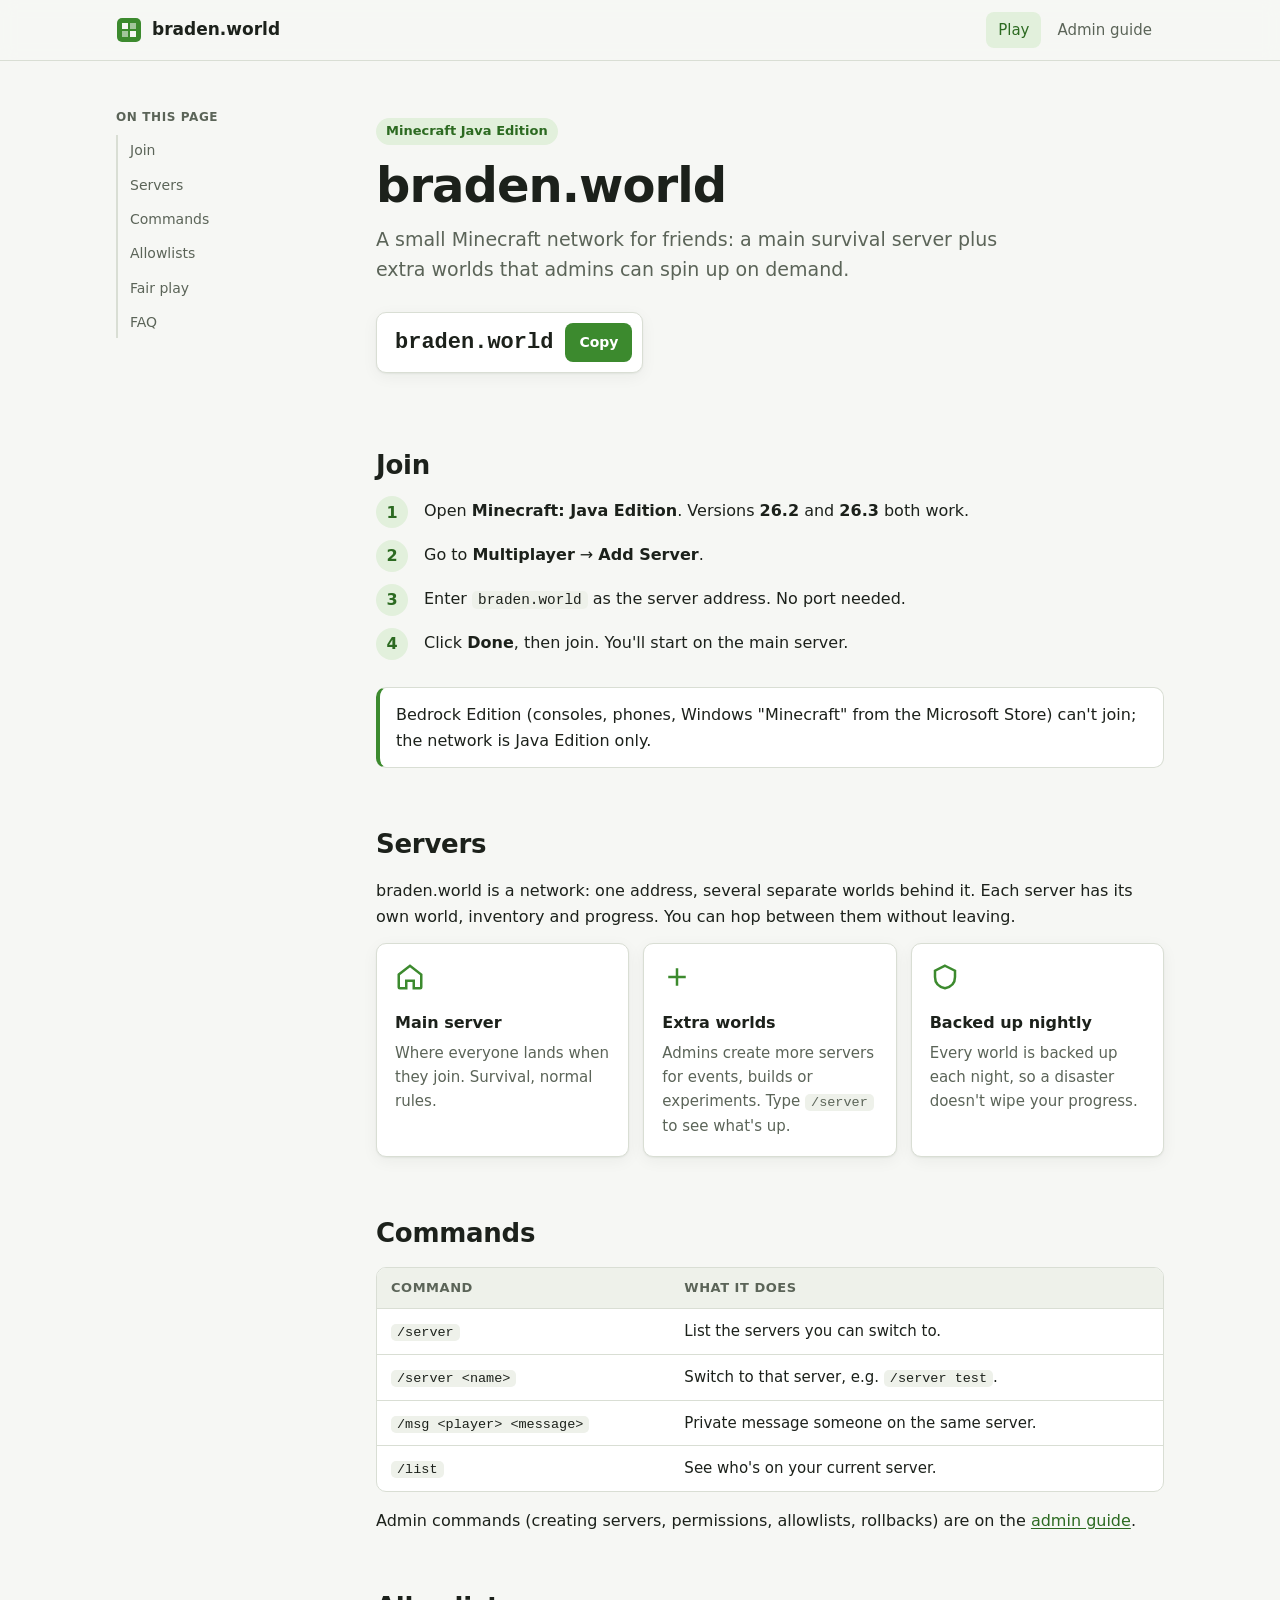
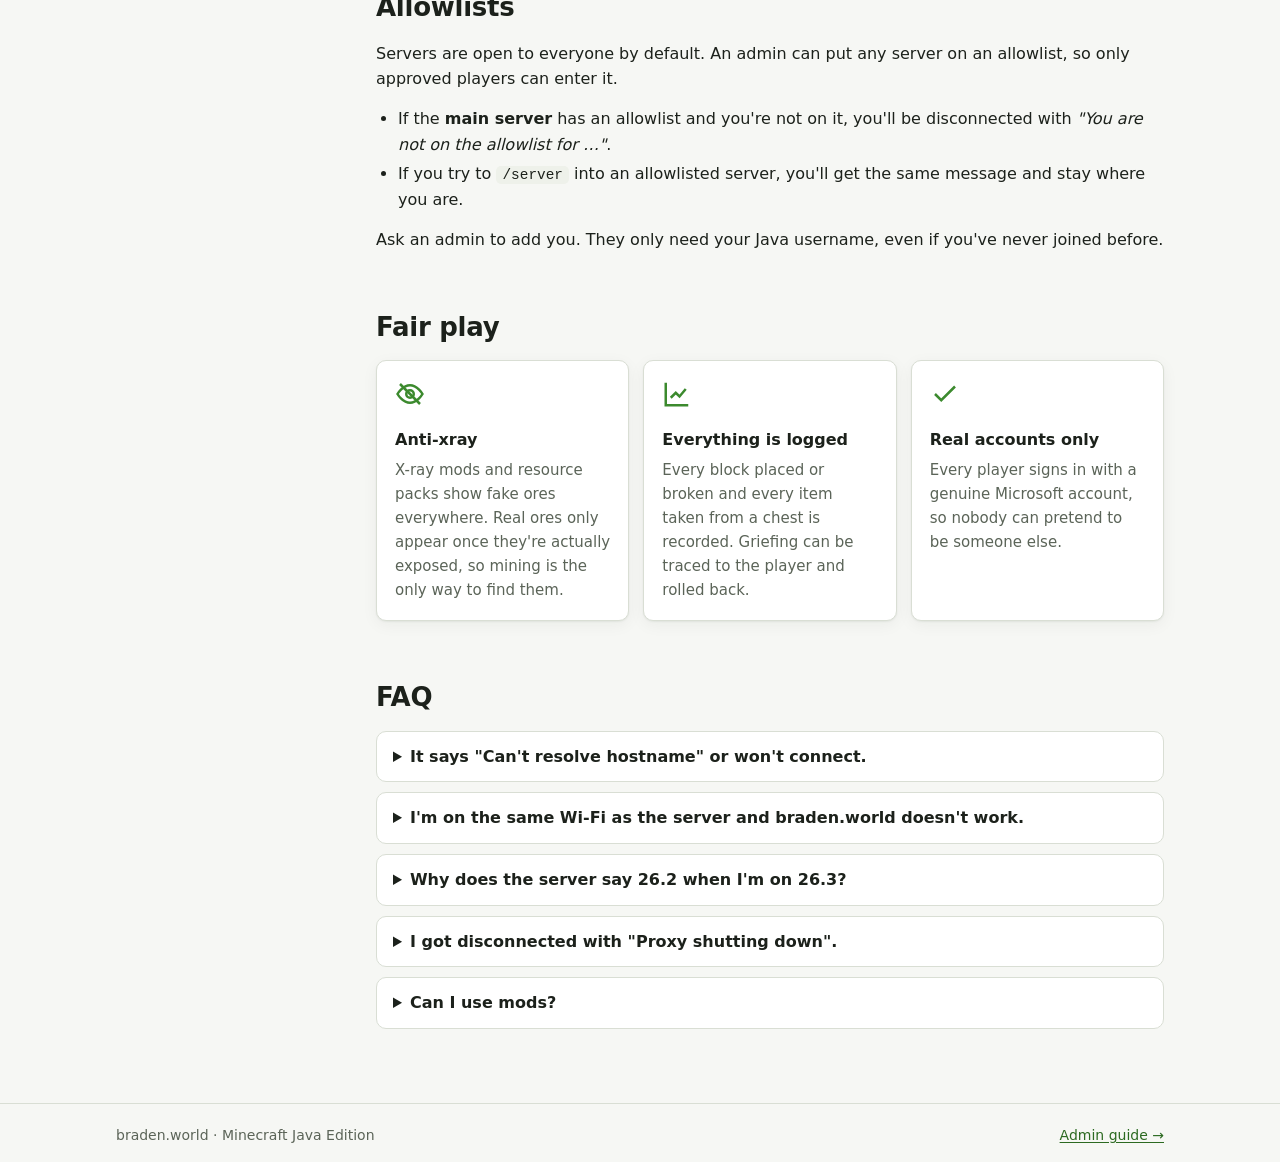
==== index.html @ ef33362d "Add the braden.world site: player guide and admin guide Co-Authored-By: Claude Opus 5.5 <noreply@ant" ====
<!doctype html>
<html lang="en">
<head>
  <meta charset="utf-8">
  <meta name="viewport" content="width=device-width, initial-scale=1">
  <title>braden.world</title>
  <meta name="description" content="How to join and play on the braden.world Minecraft network.">
  <link rel="icon" href="favicon.svg" type="image/svg+xml">
  <link rel="stylesheet" href="style.css">
</head>
<body>
  <header class="site-header">
    <div class="inner">
      <a class="brand" href="./">
        <svg width="26" height="26" viewBox="0 0 26 26" aria-hidden="true"><rect x="1" y="1" width="24" height="24" rx="5" fill="var(--accent)"/><rect x="6" y="6" width="6" height="6" fill="var(--bg)"/><rect x="14" y="6" width="6" height="6" fill="var(--bg)" opacity=".55"/><rect x="6" y="14" width="6" height="6" fill="var(--bg)" opacity=".55"/><rect x="14" y="14" width="6" height="6" fill="var(--bg)"/></svg>
        <span>braden.world</span>
      </a>
      <nav class="site-nav" aria-label="Pages">
        <a href="./" aria-current="page">Play</a>
        <a href="admin.html">Admin guide</a>
      </nav>
    </div>
  </header>

  <div class="page with-toc">
    <aside class="toc">
      <p>On this page</p>
      <ol>
        <li><a href="#join">Join</a></li>
        <li><a href="#servers">Servers</a></li>
        <li><a href="#commands">Commands</a></li>
        <li><a href="#allowlists">Allowlists</a></li>
        <li><a href="#fair-play">Fair play</a></li>
        <li><a href="#faq">FAQ</a></li>
      </ol>
    </aside>

    <main>
      <div class="hero">
        <span class="eyebrow">Minecraft Java Edition</span>
        <h1>braden.world</h1>
        <p class="lead">A small Minecraft network for friends: a main survival server plus extra worlds that admins can spin up on demand.</p>
        <div class="address">
          <code id="server-address">braden.world</code>
          <button class="copy-btn" type="button" data-copy="server-address">Copy</button>
        </div>
      </div>

      <section id="join">
        <h2>Join</h2>
        <ol class="steps">
          <li>Open <strong>Minecraft: Java Edition</strong>. Versions <strong>26.2</strong> and <strong>26.3</strong> both work.</li>
          <li>Go to <strong>Multiplayer</strong> → <strong>Add Server</strong>.</li>
          <li>Enter <code>braden.world</code> as the server address. No port needed.</li>
          <li>Click <strong>Done</strong>, then join. You'll start on the main server.</li>
        </ol>
        <div class="note">
          <p>Bedrock Edition (consoles, phones, Windows "Minecraft" from the Microsoft Store) can't join; the network is Java Edition only.</p>
        </div>
      </section>

      <section id="servers">
        <h2>Servers</h2>
        <p>braden.world is a network: one address, several separate worlds behind it. Each server has its own world, inventory and progress. You can hop between them without leaving.</p>
        <div class="cards">
          <div class="card">
            <svg class="icon" viewBox="0 0 24 24" fill="none" stroke="currentColor" stroke-width="2" aria-hidden="true"><path d="M3 10l9-7 9 7v10a1 1 0 0 1-1 1h-5v-6H9v6H4a1 1 0 0 1-1-1z"/></svg>
            <h3>Main server</h3>
            <p>Where everyone lands when they join. Survival, normal rules.</p>
          </div>
          <div class="card">
            <svg class="icon" viewBox="0 0 24 24" fill="none" stroke="currentColor" stroke-width="2" aria-hidden="true"><path d="M12 5v14M5 12h14"/></svg>
            <h3>Extra worlds</h3>
            <p>Admins create more servers for events, builds or experiments. Type <code>/server</code> to see what's up.</p>
          </div>
          <div class="card">
            <svg class="icon" viewBox="0 0 24 24" fill="none" stroke="currentColor" stroke-width="2" aria-hidden="true"><path d="M12 3l8 4v5c0 5-3.5 8-8 9-4.5-1-8-4-8-9V7z"/></svg>
            <h3>Backed up nightly</h3>
            <p>Every world is backed up each night, so a disaster doesn't wipe your progress.</p>
          </div>
        </div>
      </section>

      <section id="commands">
        <h2>Commands</h2>
        <div class="table-wrap">
          <table>
            <thead><tr><th>Command</th><th>What it does</th></tr></thead>
            <tbody>
              <tr><td><code>/server</code></td><td>List the servers you can switch to.</td></tr>
              <tr><td><code>/server &lt;name&gt;</code></td><td>Switch to that server, e.g. <code>/server test</code>.</td></tr>
              <tr><td><code>/msg &lt;player&gt; &lt;message&gt;</code></td><td>Private message someone on the same server.</td></tr>
              <tr><td><code>/list</code></td><td>See who's on your current server.</td></tr>
            </tbody>
          </table>
        </div>
        <p>Admin commands (creating servers, permissions, allowlists, rollbacks) are on the <a href="admin.html">admin guide</a>.</p>
      </section>

      <section id="allowlists">
        <h2>Allowlists</h2>
        <p>Servers are open to everyone by default. An admin can put any server on an allowlist, so only approved players can enter it.</p>
        <ul>
          <li>If the <strong>main server</strong> has an allowlist and you're not on it, you'll be disconnected with <em>"You are not on the allowlist for …"</em>.</li>
          <li>If you try to <code>/server</code> into an allowlisted server, you'll get the same message and stay where you are.</li>
        </ul>
        <p>Ask an admin to add you. They only need your Java username, even if you've never joined before.</p>
      </section>

      <section id="fair-play">
        <h2>Fair play</h2>
        <div class="cards">
          <div class="card">
            <svg class="icon" viewBox="0 0 24 24" fill="none" stroke="currentColor" stroke-width="2" aria-hidden="true"><circle cx="12" cy="12" r="3"/><path d="M2 12s4-7 10-7 10 7 10 7-4 7-10 7S2 12 2 12z"/><path d="M4 4l16 16"/></svg>
            <h3>Anti-xray</h3>
            <p>X-ray mods and resource packs show fake ores everywhere. Real ores only appear once they're actually exposed, so mining is the only way to find them.</p>
          </div>
          <div class="card">
            <svg class="icon" viewBox="0 0 24 24" fill="none" stroke="currentColor" stroke-width="2" aria-hidden="true"><path d="M3 3v18h18"/><path d="M7 15l4-4 3 3 5-6"/></svg>
            <h3>Everything is logged</h3>
            <p>Every block placed or broken and every item taken from a chest is recorded. Griefing can be traced to the player and rolled back.</p>
          </div>
          <div class="card">
            <svg class="icon" viewBox="0 0 24 24" fill="none" stroke="currentColor" stroke-width="2" aria-hidden="true"><path d="M20 6L9 17l-5-5"/></svg>
            <h3>Real accounts only</h3>
            <p>Every player signs in with a genuine Microsoft account, so nobody can pretend to be someone else.</p>
          </div>
        </div>
      </section>

      <section id="faq">
        <h2>FAQ</h2>
        <details>
          <summary>It says "Can't resolve hostname" or won't connect.</summary>
          <p>Double-check the address is exactly <code>braden.world</code>. If it still fails, the network may be restarting for an update; try again in a minute.</p>
        </details>
        <details>
          <summary>I'm on the same Wi-Fi as the server and braden.world doesn't work.</summary>
          <p>Some home routers can't connect to their own public address from inside the network. Ask the host for the local address to use instead.</p>
        </details>
        <details>
          <summary>Why does the server say 26.2 when I'm on 26.3?</summary>
          <p>The servers run 26.2 for plugin compatibility, and a translation layer lets newer clients join. Play normally; you won't notice a difference.</p>
        </details>
        <details>
          <summary>I got disconnected with "Proxy shutting down".</summary>
          <p>The network is being updated. It's usually back within 30 seconds, and nothing is lost: worlds are saved before every restart.</p>
        </details>
        <details>
          <summary>Can I use mods?</summary>
          <p>Performance and visual mods like Sodium or shaders work fine. Cheats aren't welcome, and anti-xray makes ore finders useless anyway.</p>
        </details>
      </section>
    </main>
  </div>

  <footer class="site-footer">
    <div class="inner">
      <span>braden.world · Minecraft Java Edition</span>
      <a href="admin.html">Admin guide →</a>
    </div>
  </footer>

  <script>
    document.querySelectorAll("[data-copy]").forEach((button) => {
      button.addEventListener("click", async () => {
        const text = document.getElementById(button.dataset.copy).textContent.trim();
        try {
          await navigator.clipboard.writeText(text);
          button.textContent = "Copied";
        } catch {
          button.textContent = "Select & copy";
        }
        setTimeout(() => (button.textContent = "Copy"), 1600);
      });
    });
  </script>
</body>
</html>
---- style.css ----
:root {
  --bg: #f6f7f4;
  --surface: #ffffff;
  --surface-2: #eef1ea;
  --text: #1c211b;
  --muted: #5b6458;
  --border: #d9ded4;
  --accent: #3c8a2e;
  --accent-strong: #2c6a21;
  --accent-soft: #e2f0dc;
  --on-accent: #ffffff;
  --warn-bg: #fff4dc;
  --warn-border: #e8c46a;
  --code-bg: #eef1ea;
  --shadow: 0 1px 2px rgba(20, 30, 15, 0.06), 0 4px 16px rgba(20, 30, 15, 0.05);
  --radius: 10px;
  --mono: ui-monospace, "SF Mono", "JetBrains Mono", Menlo, Consolas, monospace;
  --sans: "Inter", system-ui, -apple-system, "Segoe UI", Roboto, sans-serif;
}

@media (prefers-color-scheme: dark) {
  :root:not([data-theme="light"]) {
    --bg: #111410;
    --surface: #181c17;
    --surface-2: #20251e;
    --text: #e6eae2;
    --muted: #9ba597;
    --border: #2d342a;
    --accent: #6cc35a;
    --accent-strong: #8ad977;
    --accent-soft: #1f3019;
    --on-accent: #0d120b;
    --warn-bg: #2b2412;
    --warn-border: #7a6224;
    --code-bg: #20251e;
    --shadow: 0 1px 2px rgba(0, 0, 0, 0.3), 0 4px 16px rgba(0, 0, 0, 0.25);
  }
}

:root[data-theme="dark"] {
  --bg: #111410;
  --surface: #181c17;
  --surface-2: #20251e;
  --text: #e6eae2;
  --muted: #9ba597;
  --border: #2d342a;
  --accent: #6cc35a;
  --accent-strong: #8ad977;
  --accent-soft: #1f3019;
  --on-accent: #0d120b;
  --warn-bg: #2b2412;
  --warn-border: #7a6224;
  --code-bg: #20251e;
  --shadow: 0 1px 2px rgba(0, 0, 0, 0.3), 0 4px 16px rgba(0, 0, 0, 0.25);
}

* { box-sizing: border-box; }

html { scroll-behavior: smooth; scroll-padding-top: 76px; }

body {
  margin: 0;
  background: var(--bg);
  color: var(--text);
  font-family: var(--sans);
  font-size: 16px;
  line-height: 1.6;
  -webkit-font-smoothing: antialiased;
}

a { color: var(--accent-strong); text-underline-offset: 2px; }
a:hover { color: var(--accent); }

/* Header */
.site-header {
  position: sticky;
  top: 0;
  z-index: 10;
  background: color-mix(in srgb, var(--bg) 88%, transparent);
  backdrop-filter: blur(8px);
  border-bottom: 1px solid var(--border);
}
.site-header .inner {
  max-width: 1080px;
  margin: 0 auto;
  padding: 12px 16px;
  display: flex;
  align-items: center;
  gap: 16px;
}
.brand {
  display: flex;
  align-items: center;
  gap: 10px;
  font-weight: 700;
  font-size: 17px;
  color: var(--text);
  text-decoration: none;
}
.brand svg { flex: none; }
.site-nav { margin-left: auto; display: flex; gap: 4px; }
.site-nav a {
  padding: 6px 12px;
  border-radius: 8px;
  color: var(--muted);
  text-decoration: none;
  font-weight: 500;
  font-size: 15px;
}
.site-nav a:hover { background: var(--surface-2); color: var(--text); }
.site-nav a[aria-current="page"] { background: var(--accent-soft); color: var(--accent-strong); }

/* Layout */
.page {
  max-width: 1080px;
  margin: 0 auto;
  padding: 0 16px 64px;
}
.with-toc { display: grid; grid-template-columns: 220px minmax(0, 1fr); gap: 40px; }
.toc {
  position: sticky;
  top: 76px;
  align-self: start;
  padding-top: 32px;
  font-size: 14px;
}
.toc p { margin: 0 0 8px; font-weight: 600; color: var(--muted); text-transform: uppercase; letter-spacing: 0.05em; font-size: 12px; }
.toc ol { list-style: none; margin: 0; padding: 0; border-left: 2px solid var(--border); }
.toc a { display: block; padding: 4px 0 4px 12px; margin-left: -2px; border-left: 2px solid transparent; color: var(--muted); text-decoration: none; }
.toc a:hover { color: var(--text); border-left-color: var(--accent); }
main { min-width: 0; }

@media (max-width: 860px) {
  .with-toc { grid-template-columns: 1fr; gap: 0; }
  .toc { display: none; }
}

/* Hero */
.hero {
  padding: 56px 0 32px;
}
.hero .eyebrow {
  display: inline-block;
  font-size: 13px;
  font-weight: 600;
  color: var(--accent-strong);
  background: var(--accent-soft);
  padding: 3px 10px;
  border-radius: 999px;
}
.hero h1 { font-size: clamp(32px, 6vw, 48px); line-height: 1.1; margin: 14px 0 12px; letter-spacing: -0.02em; }
.hero p.lead { font-size: 19px; color: var(--muted); max-width: 640px; margin: 0; }

.address {
  margin-top: 28px;
  display: inline-flex;
  align-items: center;
  gap: 12px;
  background: var(--surface);
  border: 1px solid var(--border);
  border-radius: var(--radius);
  padding: 10px 10px 10px 18px;
  box-shadow: var(--shadow);
  max-width: 100%;
}
.address code { font-size: 22px; font-weight: 600; background: none; padding: 0; overflow-wrap: anywhere; }
.copy-btn {
  font: inherit;
  font-size: 14px;
  font-weight: 600;
  border: 0;
  border-radius: 8px;
  padding: 8px 14px;
  background: var(--accent);
  color: var(--on-accent);
  cursor: pointer;
}
.copy-btn:hover { background: var(--accent-strong); }

/* Sections */
section { padding-top: 40px; }
h2 { font-size: 26px; letter-spacing: -0.01em; margin: 0 0 12px; }
h3 { font-size: 18px; margin: 28px 0 8px; }
p { margin: 0 0 14px; }
ul, ol { padding-left: 22px; margin: 0 0 14px; }
li { margin: 4px 0; }

code, kbd {
  font-family: var(--mono);
  font-size: 0.9em;
  background: var(--code-bg);
  padding: 1px 6px;
  border-radius: 5px;
}
pre {
  background: var(--code-bg);
  border: 1px solid var(--border);
  border-radius: var(--radius);
  padding: 14px 16px;
  overflow-x: auto;
  font-size: 14px;
  line-height: 1.55;
  margin: 0 0 16px;
}
pre code { background: none; padding: 0; font-size: inherit; }
pre .c { color: var(--muted); }

/* Cards */
.cards { display: grid; grid-template-columns: repeat(auto-fit, minmax(230px, 1fr)); gap: 14px; margin: 8px 0 16px; }
.card {
  background: var(--surface);
  border: 1px solid var(--border);
  border-radius: var(--radius);
  padding: 18px;
  box-shadow: var(--shadow);
}
.card h3 { margin: 0 0 6px; font-size: 16px; }
.card p { margin: 0; color: var(--muted); font-size: 15px; }
.card .icon { width: 30px; height: 30px; color: var(--accent); margin-bottom: 10px; }

/* Steps */
.steps { counter-reset: step; list-style: none; padding: 0; }
.steps > li {
  counter-increment: step;
  position: relative;
  padding: 0 0 18px 48px;
  margin: 0;
}
.steps > li::before {
  content: counter(step);
  position: absolute;
  left: 0;
  top: -2px;
  width: 32px;
  height: 32px;
  border-radius: 50%;
  background: var(--accent-soft);
  color: var(--accent-strong);
  font-weight: 700;
  display: grid;
  place-items: center;
}

/* Tables */
.table-wrap { overflow-x: auto; margin: 0 0 16px; border: 1px solid var(--border); border-radius: var(--radius); background: var(--surface); }
table { border-collapse: collapse; width: 100%; font-size: 15px; }
th, td { text-align: left; padding: 10px 14px; border-bottom: 1px solid var(--border); vertical-align: top; }
th { background: var(--surface-2); font-weight: 600; font-size: 13px; text-transform: uppercase; letter-spacing: 0.04em; color: var(--muted); }
tr:last-child td { border-bottom: 0; }
td code { white-space: nowrap; }

/* Callouts */
.note, .warn {
  border-radius: var(--radius);
  padding: 14px 16px;
  margin: 0 0 16px;
  border: 1px solid var(--border);
  background: var(--surface);
}
.note { border-left: 4px solid var(--accent); }
.warn { background: var(--warn-bg); border-color: var(--warn-border); border-left: 4px solid var(--warn-border); }
.note p:last-child, .warn p:last-child { margin: 0; }

/* FAQ */
details {
  background: var(--surface);
  border: 1px solid var(--border);
  border-radius: var(--radius);
  padding: 12px 16px;
  margin: 0 0 10px;
}
summary { cursor: pointer; font-weight: 600; }
details[open] summary { margin-bottom: 8px; }
details p:last-child { margin: 0; }

/* Diagram */
.diagram { background: var(--surface); border: 1px solid var(--border); border-radius: var(--radius); padding: 16px; margin: 0 0 16px; overflow-x: auto; }
.diagram svg { display: block; width: 100%; min-width: 640px; height: auto; }
.diagram .box { fill: var(--surface-2); stroke: var(--border); }
.diagram .box-accent { fill: var(--accent-soft); stroke: var(--accent); }
.diagram .label { fill: var(--text); font: 600 13px var(--sans); }
.diagram .sub { fill: var(--muted); font: 12px var(--sans); }
.diagram .line { stroke: var(--muted); stroke-width: 1.5; fill: none; }
.diagram .group { fill: none; stroke: var(--border); stroke-dasharray: 5 4; }
.diagram .group-label { fill: var(--muted); font: 600 11px var(--sans); text-transform: uppercase; letter-spacing: 0.06em; }

/* Footer */
.site-footer { border-top: 1px solid var(--border); color: var(--muted); font-size: 14px; }
.site-footer .inner { max-width: 1080px; margin: 0 auto; padding: 20px 16px; display: flex; flex-wrap: wrap; gap: 8px 20px; justify-content: space-between; }

@media (max-width: 520px) {
  .site-nav a { padding: 6px 8px; }
  .brand span { display: none; }
  .address code { font-size: 18px; }
}
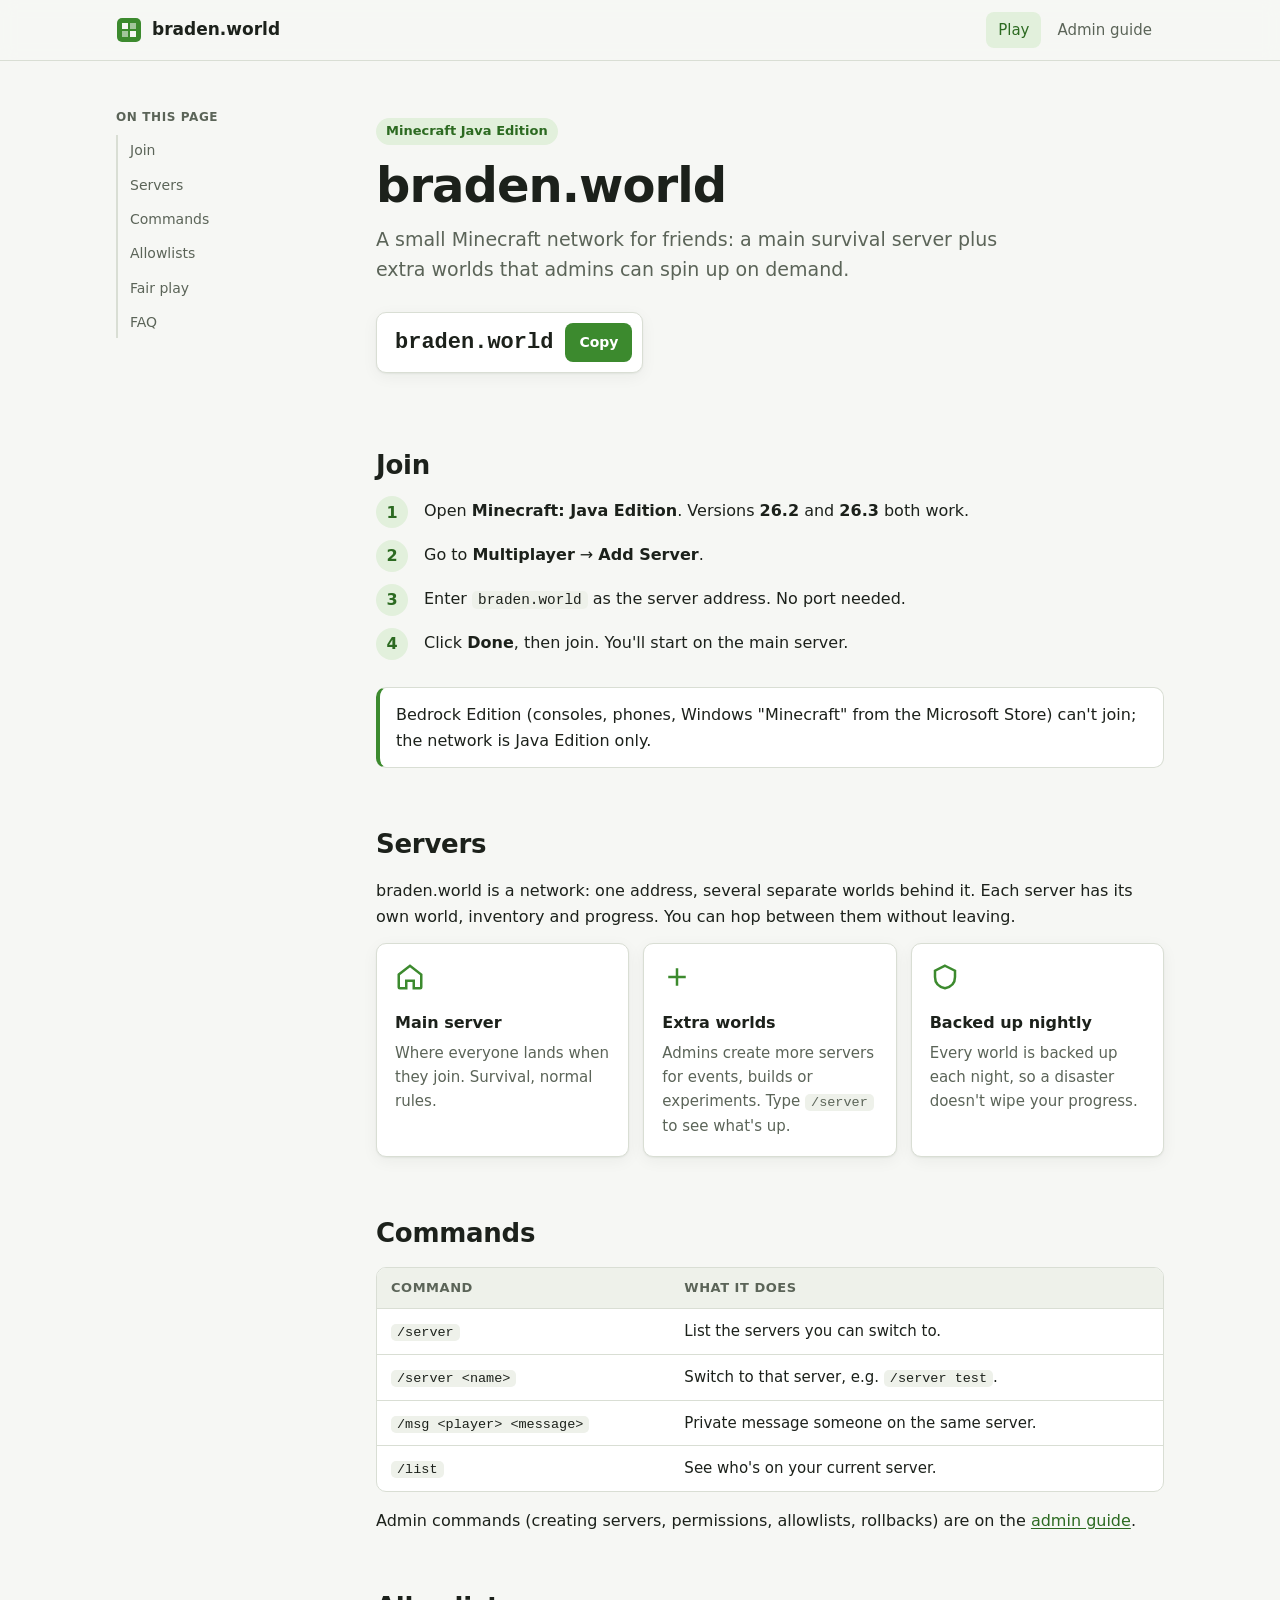
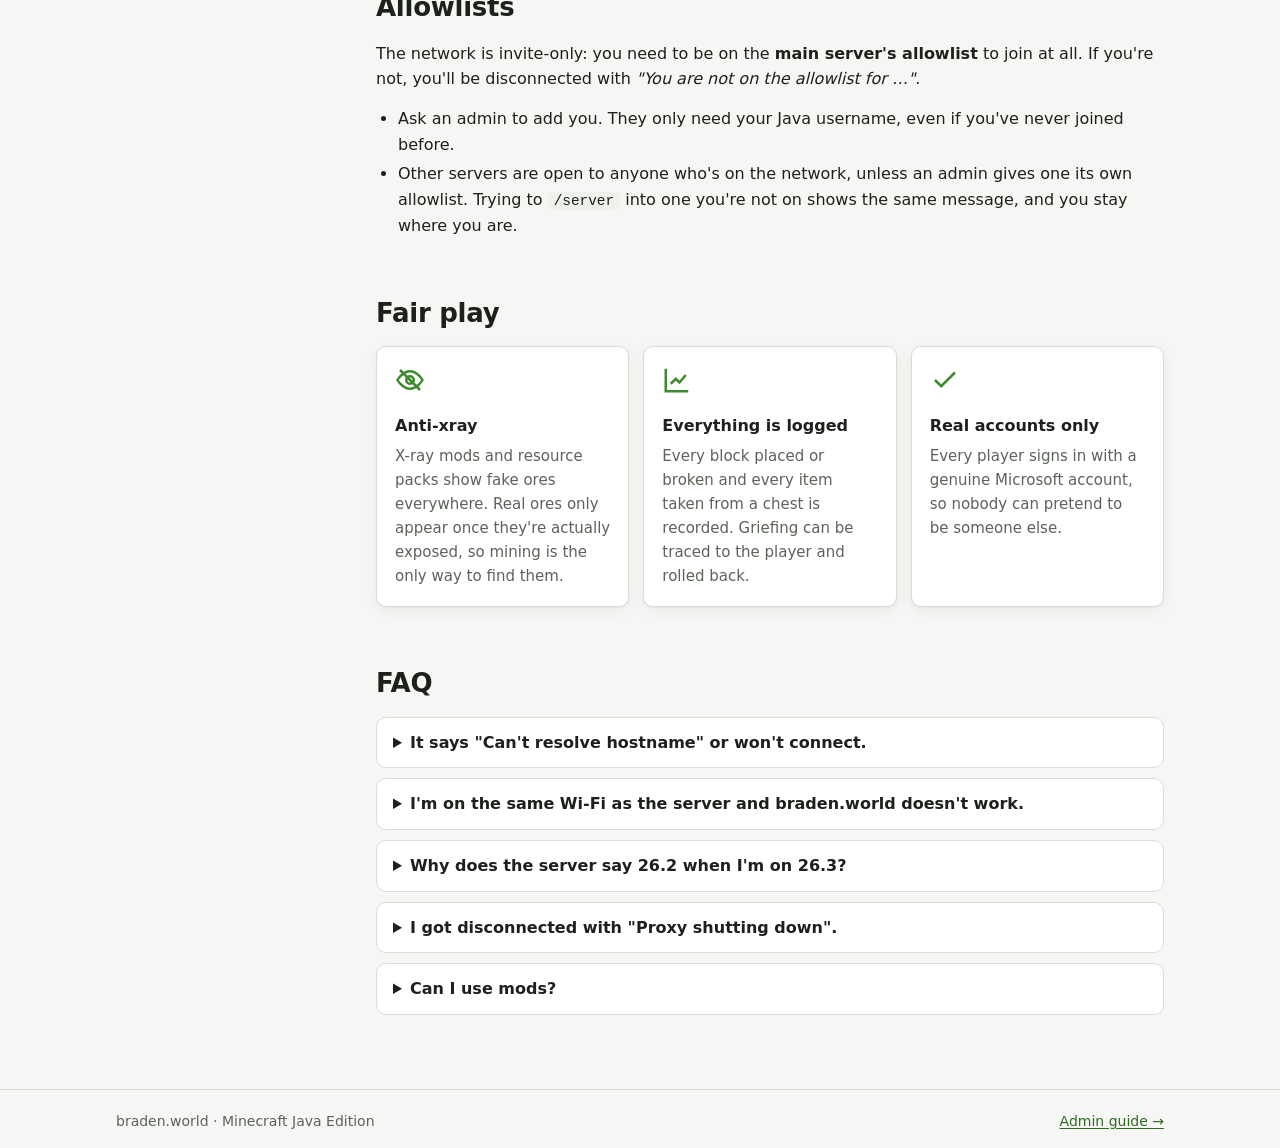
==== commit 940eb85b: "Document that the main server's allowlist is on by default Co-Authored-By: Claude Opus 5.5 <noreply@" ====
--- a/index.html
+++ b/index.html
@@ -99,12 +99,11 @@
 
       <section id="allowlists">
         <h2>Allowlists</h2>
-        <p>Servers are open to everyone by default. An admin can put any server on an allowlist, so only approved players can enter it.</p>
+        <p>The network is invite-only: you need to be on the <strong>main server's allowlist</strong> to join at all. If you're not, you'll be disconnected with <em>"You are not on the allowlist for …"</em>.</p>
         <ul>
-          <li>If the <strong>main server</strong> has an allowlist and you're not on it, you'll be disconnected with <em>"You are not on the allowlist for …"</em>.</li>
-          <li>If you try to <code>/server</code> into an allowlisted server, you'll get the same message and stay where you are.</li>
+          <li>Ask an admin to add you. They only need your Java username, even if you've never joined before.</li>
+          <li>Other servers are open to anyone who's on the network, unless an admin gives one its own allowlist. Trying to <code>/server</code> into one you're not on shows the same message, and you stay where you are.</li>
         </ul>
-        <p>Ask an admin to add you. They only need your Java username, even if you've never joined before.</p>
       </section>
 
       <section id="fair-play">
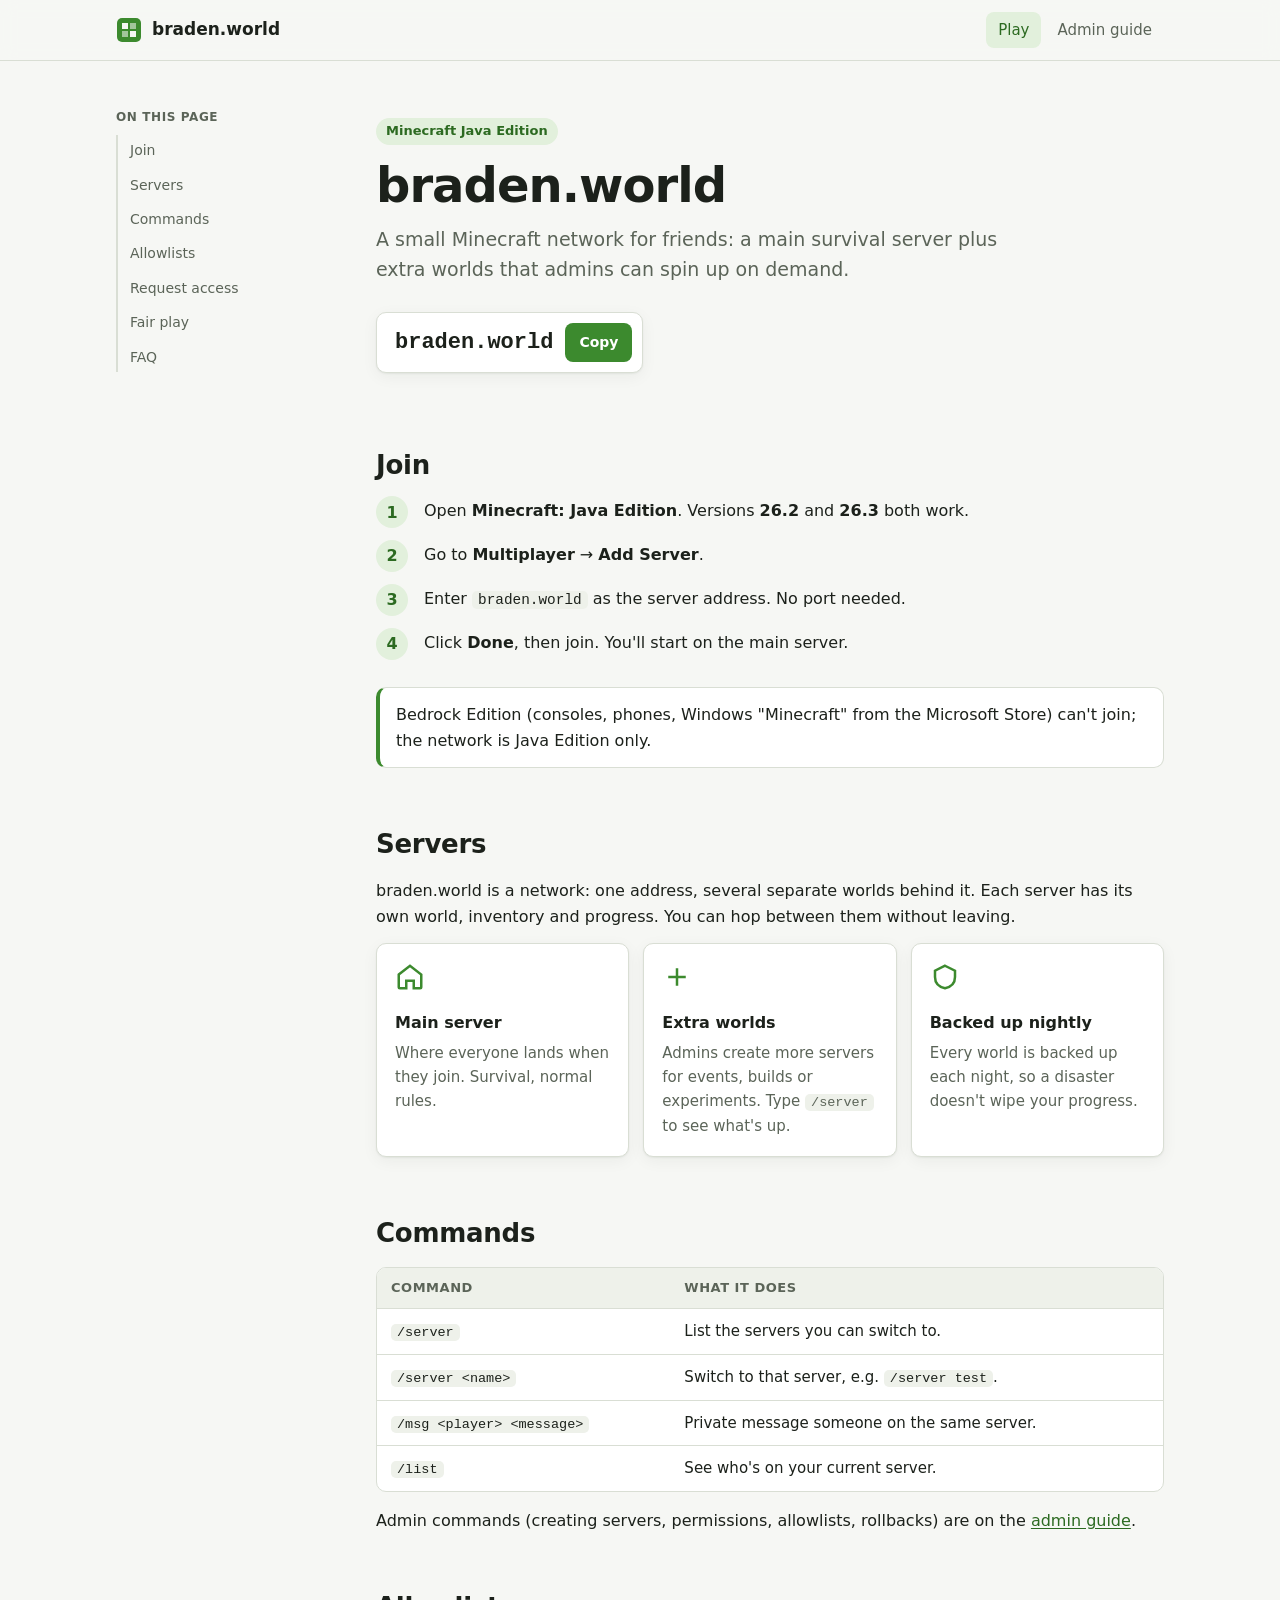
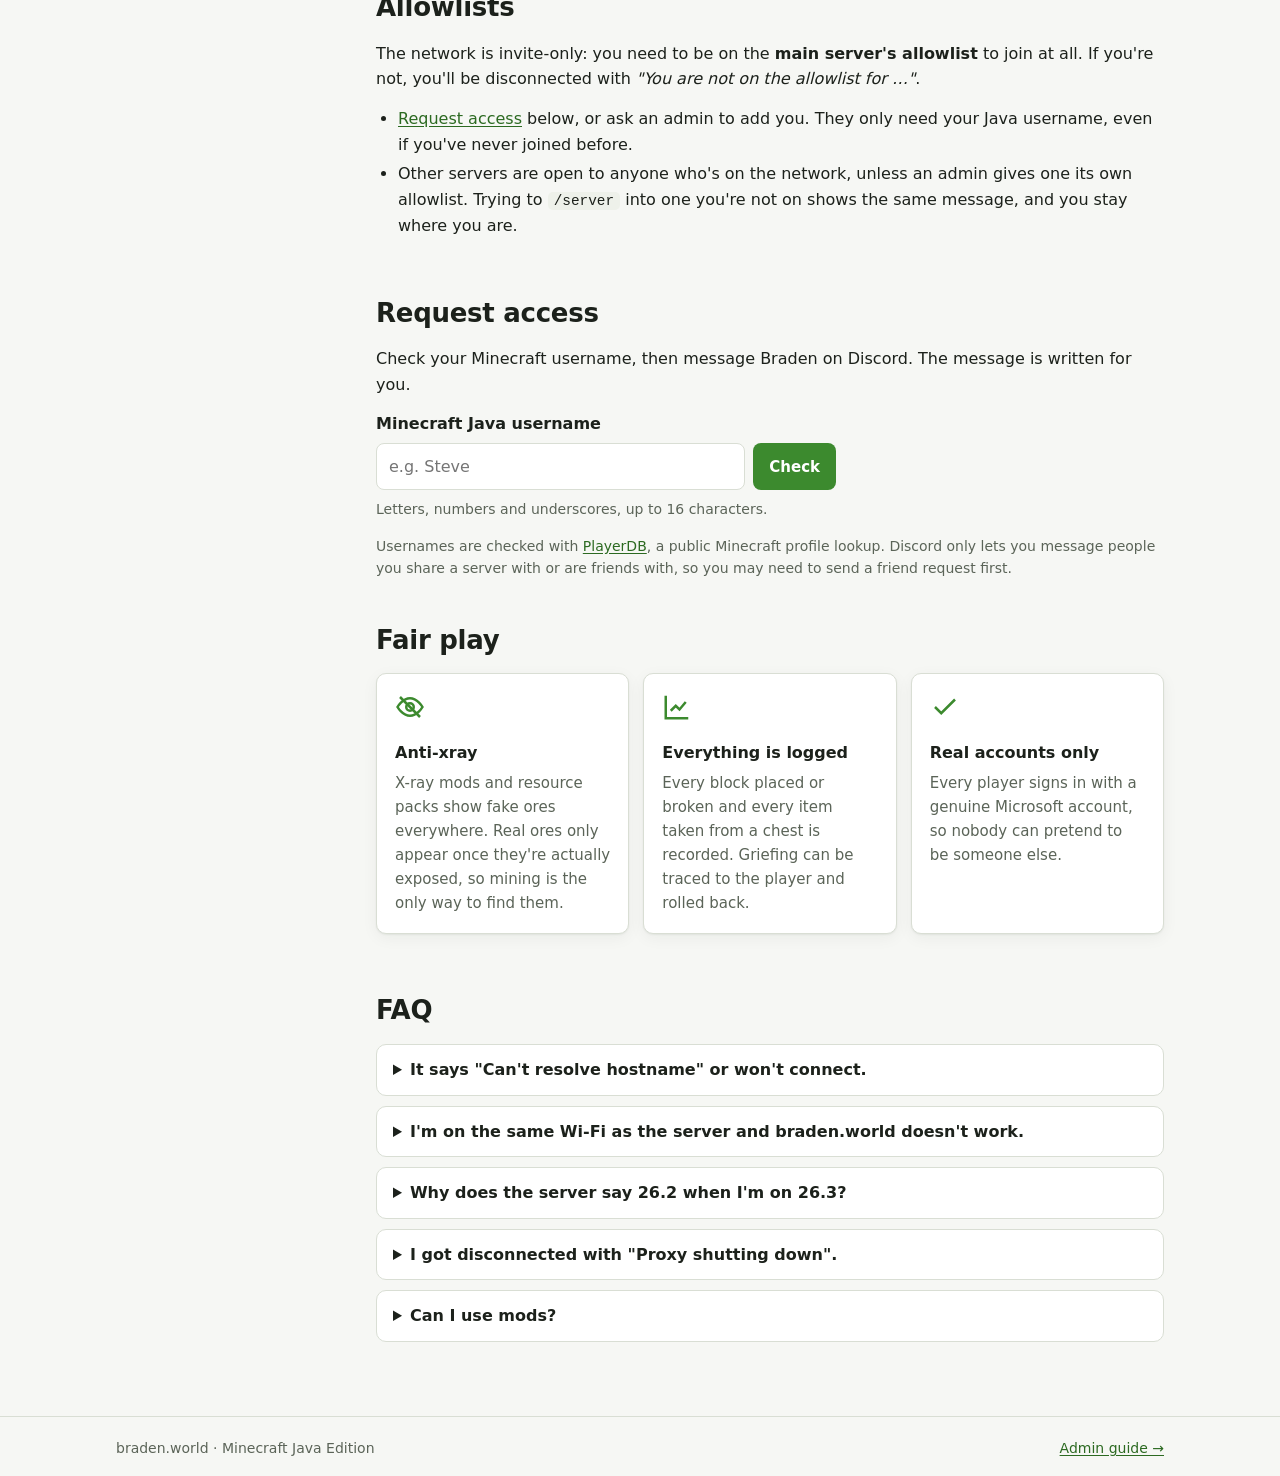
==== commit 2707739f: "Add a Request access form that checks the username and opens Discord Visitors enter their Minecraft " ====
--- a/index.html
+++ b/index.html
@@ -30,6 +30,7 @@
         <li><a href="#servers">Servers</a></li>
         <li><a href="#commands">Commands</a></li>
         <li><a href="#allowlists">Allowlists</a></li>
+        <li><a href="#request">Request access</a></li>
         <li><a href="#fair-play">Fair play</a></li>
         <li><a href="#faq">FAQ</a></li>
       </ol>
@@ -101,9 +102,38 @@
         <h2>Allowlists</h2>
         <p>The network is invite-only: you need to be on the <strong>main server's allowlist</strong> to join at all. If you're not, you'll be disconnected with <em>"You are not on the allowlist for …"</em>.</p>
         <ul>
-          <li>Ask an admin to add you. They only need your Java username, even if you've never joined before.</li>
+          <li><a href="#request">Request access</a> below, or ask an admin to add you. They only need your Java username, even if you've never joined before.</li>
           <li>Other servers are open to anyone who's on the network, unless an admin gives one its own allowlist. Trying to <code>/server</code> into one you're not on shows the same message, and you stay where you are.</li>
         </ul>
+      </section>
+
+      <section id="request">
+        <h2>Request access</h2>
+        <p>Check your Minecraft username, then message Braden on Discord. The message is written for you.</p>
+
+        <form class="request-form" id="request-form" novalidate>
+          <label for="mc-username">Minecraft Java username</label>
+          <div class="field-row">
+            <input id="mc-username" name="username" type="text" inputmode="text" autocomplete="off" autocapitalize="off" spellcheck="false" maxlength="16" placeholder="e.g. Steve" required>
+            <button class="btn" type="submit" id="check-btn">Check</button>
+          </div>
+          <p class="field-hint" id="request-status" role="status" aria-live="polite">Letters, numbers and underscores, up to 16 characters.</p>
+        </form>
+
+        <div class="player-card" id="player-card" hidden>
+          <img id="player-head" alt="" width="64" height="64">
+          <div class="player-info">
+            <strong id="player-name"></strong>
+            <code id="player-uuid"></code>
+          </div>
+          <button class="btn" type="button" id="discord-btn">Copy message &amp; open Discord</button>
+        </div>
+        <div class="request-message" id="request-message" hidden>
+          <p class="field-hint">Your message was copied. Paste it into the chat with Braden. If it didn't copy, copy it from here:</p>
+          <textarea id="message-text" rows="4" readonly></textarea>
+        </div>
+
+        <p class="field-hint">Usernames are checked with <a href="https://playerdb.co" rel="noopener">PlayerDB</a>, a public Minecraft profile lookup. Discord only lets you message people you share a server with or are friends with, so you may need to send a friend request first.</p>
       </section>
 
       <section id="fair-play">
@@ -161,6 +191,72 @@
   </footer>
 
   <script>
+    // Request access: validate the username with PlayerDB (Mojang's API doesn't allow browser
+    // requests), then copy a ready-made DM and open Braden's Discord profile
+    const DISCORD_USER_ID = "168184074207232001";
+    const form = document.getElementById("request-form");
+    const input = document.getElementById("mc-username");
+    const status = document.getElementById("request-status");
+    const checkButton = document.getElementById("check-btn");
+    const card = document.getElementById("player-card");
+    const messageBox = document.getElementById("request-message");
+    const messageText = document.getElementById("message-text");
+    let player = null;
+
+    function setStatus(text, isError) {
+      status.textContent = text;
+      status.classList.toggle("error", Boolean(isError));
+    }
+
+    form.addEventListener("submit", async (event) => {
+      event.preventDefault();
+      const name = input.value.trim();
+      card.hidden = true;
+      messageBox.hidden = true;
+      player = null;
+      if (!/^[A-Za-z0-9_]{1,16}$/.test(name)) {
+        setStatus("That isn't a valid Java username: use letters, numbers and underscores, up to 16 characters.", true);
+        return;
+      }
+      checkButton.disabled = true;
+      setStatus("Checking…");
+      try {
+        const response = await fetch("https://playerdb.co/api/player/minecraft/" + encodeURIComponent(name));
+        const body = await response.json().catch(() => null);
+        if (!response.ok || !body || !body.success) {
+          setStatus("No Minecraft Java account is called “" + name + "”. Check the spelling.", true);
+          return;
+        }
+        player = { name: body.data.player.username, uuid: body.data.player.id };
+        document.getElementById("player-head").src = "https://crafthead.net/avatar/" + player.uuid + "/64";
+        document.getElementById("player-head").alt = player.name + "'s skin";
+        document.getElementById("player-name").textContent = player.name;
+        document.getElementById("player-uuid").textContent = player.uuid;
+        card.hidden = false;
+        setStatus("Found it. Is this you?");
+      } catch {
+        setStatus("Couldn't reach the username lookup. Try again in a moment.", true);
+      } finally {
+        checkButton.disabled = false;
+      }
+    });
+
+    document.getElementById("discord-btn").addEventListener("click", async () => {
+      if (!player) return;
+      const message =
+        "Hi Braden! I'd like to join braden.world.\n" +
+        "Minecraft username: " + player.name + " (" + player.uuid + ")\n" +
+        "To add me: /omni allowlist baseline-minecraft-server add " + player.name;
+      messageText.value = message;
+      messageBox.hidden = false;
+      try {
+        await navigator.clipboard.writeText(message);
+      } catch {
+        messageText.select();
+      }
+      window.open("https://discord.com/users/" + DISCORD_USER_ID, "_blank", "noopener");
+    });
+
     document.querySelectorAll("[data-copy]").forEach((button) => {
       button.addEventListener("click", async () => {
         const text = document.getElementById(button.dataset.copy).textContent.trim();
--- a/style.css
+++ b/style.css
@@ -284,6 +284,61 @@
 .diagram .group { fill: none; stroke: var(--border); stroke-dasharray: 5 4; }
 .diagram .group-label { fill: var(--muted); font: 600 11px var(--sans); text-transform: uppercase; letter-spacing: 0.06em; }
 
+/* Request access */
+.btn {
+  font: inherit;
+  font-size: 15px;
+  font-weight: 600;
+  border: 0;
+  border-radius: 8px;
+  padding: 10px 16px;
+  background: var(--accent);
+  color: var(--on-accent);
+  cursor: pointer;
+  white-space: nowrap;
+}
+.btn:hover { background: var(--accent-strong); }
+.btn:disabled { opacity: 0.6; cursor: progress; }
+.request-form { margin: 0 0 14px; }
+.request-form label { display: block; font-weight: 600; margin-bottom: 6px; }
+.field-row { display: flex; gap: 8px; max-width: 460px; }
+.field-row input, .request-message textarea {
+  flex: 1;
+  min-width: 0;
+  font: inherit;
+  font-size: 16px;
+  color: var(--text);
+  background: var(--surface);
+  border: 1px solid var(--border);
+  border-radius: 8px;
+  padding: 10px 12px;
+}
+.field-row input:focus, .request-message textarea:focus { outline: 2px solid var(--accent); outline-offset: 1px; }
+.field-hint { font-size: 14px; color: var(--muted); margin: 8px 0 0; }
+.field-hint.error { color: #c0392b; }
+:root[data-theme="dark"] .field-hint.error { color: #ff8a7a; }
+@media (prefers-color-scheme: dark) { :root:not([data-theme="light"]) .field-hint.error { color: #ff8a7a; } }
+.player-card {
+  display: flex;
+  align-items: center;
+  flex-wrap: wrap;
+  gap: 14px;
+  background: var(--surface);
+  border: 1px solid var(--border);
+  border-radius: var(--radius);
+  padding: 14px;
+  box-shadow: var(--shadow);
+  margin: 0 0 14px;
+  max-width: 620px;
+}
+.player-card[hidden], .request-message[hidden] { display: none; }
+.player-card img { border-radius: 6px; image-rendering: pixelated; background: var(--surface-2); }
+.player-info { display: flex; flex-direction: column; gap: 2px; min-width: 0; flex: 1; }
+.player-info strong { font-size: 18px; }
+.player-info code { font-size: 12px; overflow-wrap: anywhere; background: none; padding: 0; color: var(--muted); }
+.request-message { max-width: 620px; margin: 0 0 14px; }
+.request-message textarea { width: 100%; resize: vertical; font-family: var(--mono); font-size: 13px; margin-top: 6px; }
+
 /* Footer */
 .site-footer { border-top: 1px solid var(--border); color: var(--muted); font-size: 14px; }
 .site-footer .inner { max-width: 1080px; margin: 0 auto; padding: 20px 16px; display: flex; flex-wrap: wrap; gap: 8px 20px; justify-content: space-between; }
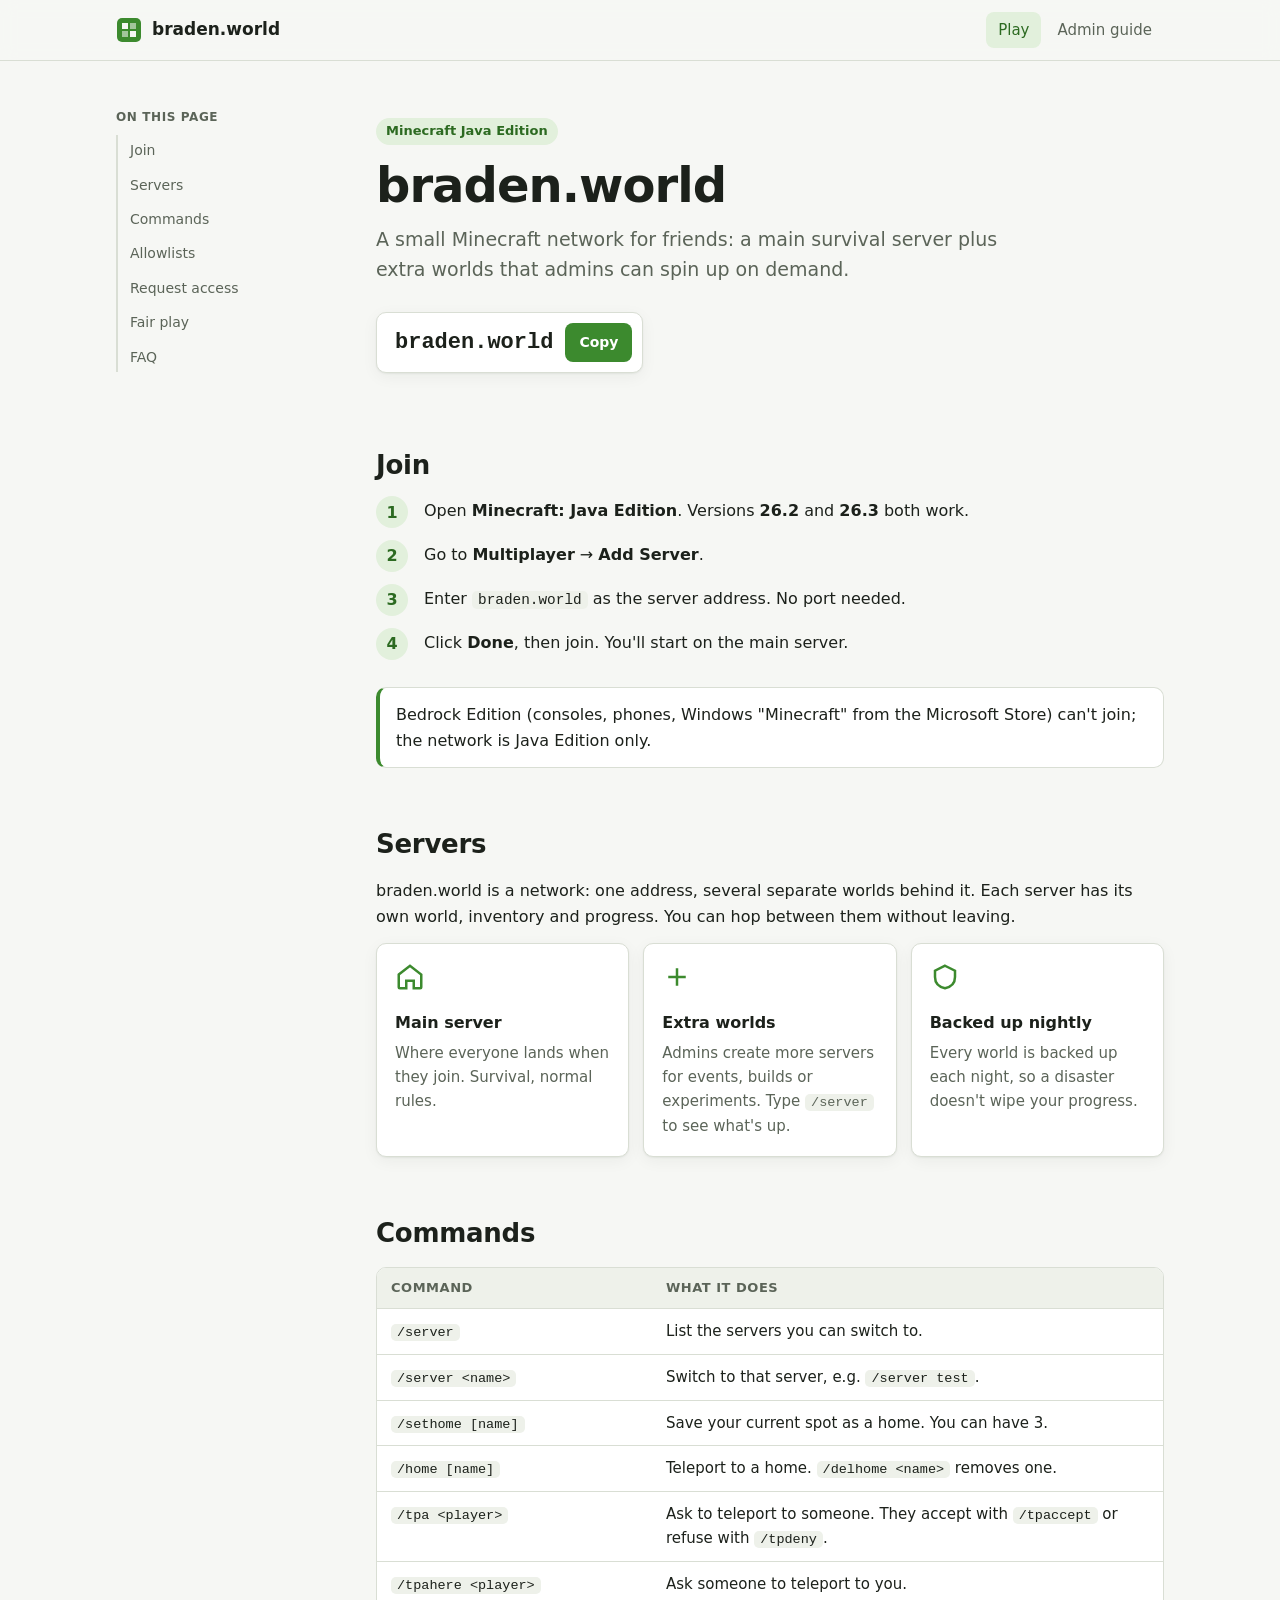
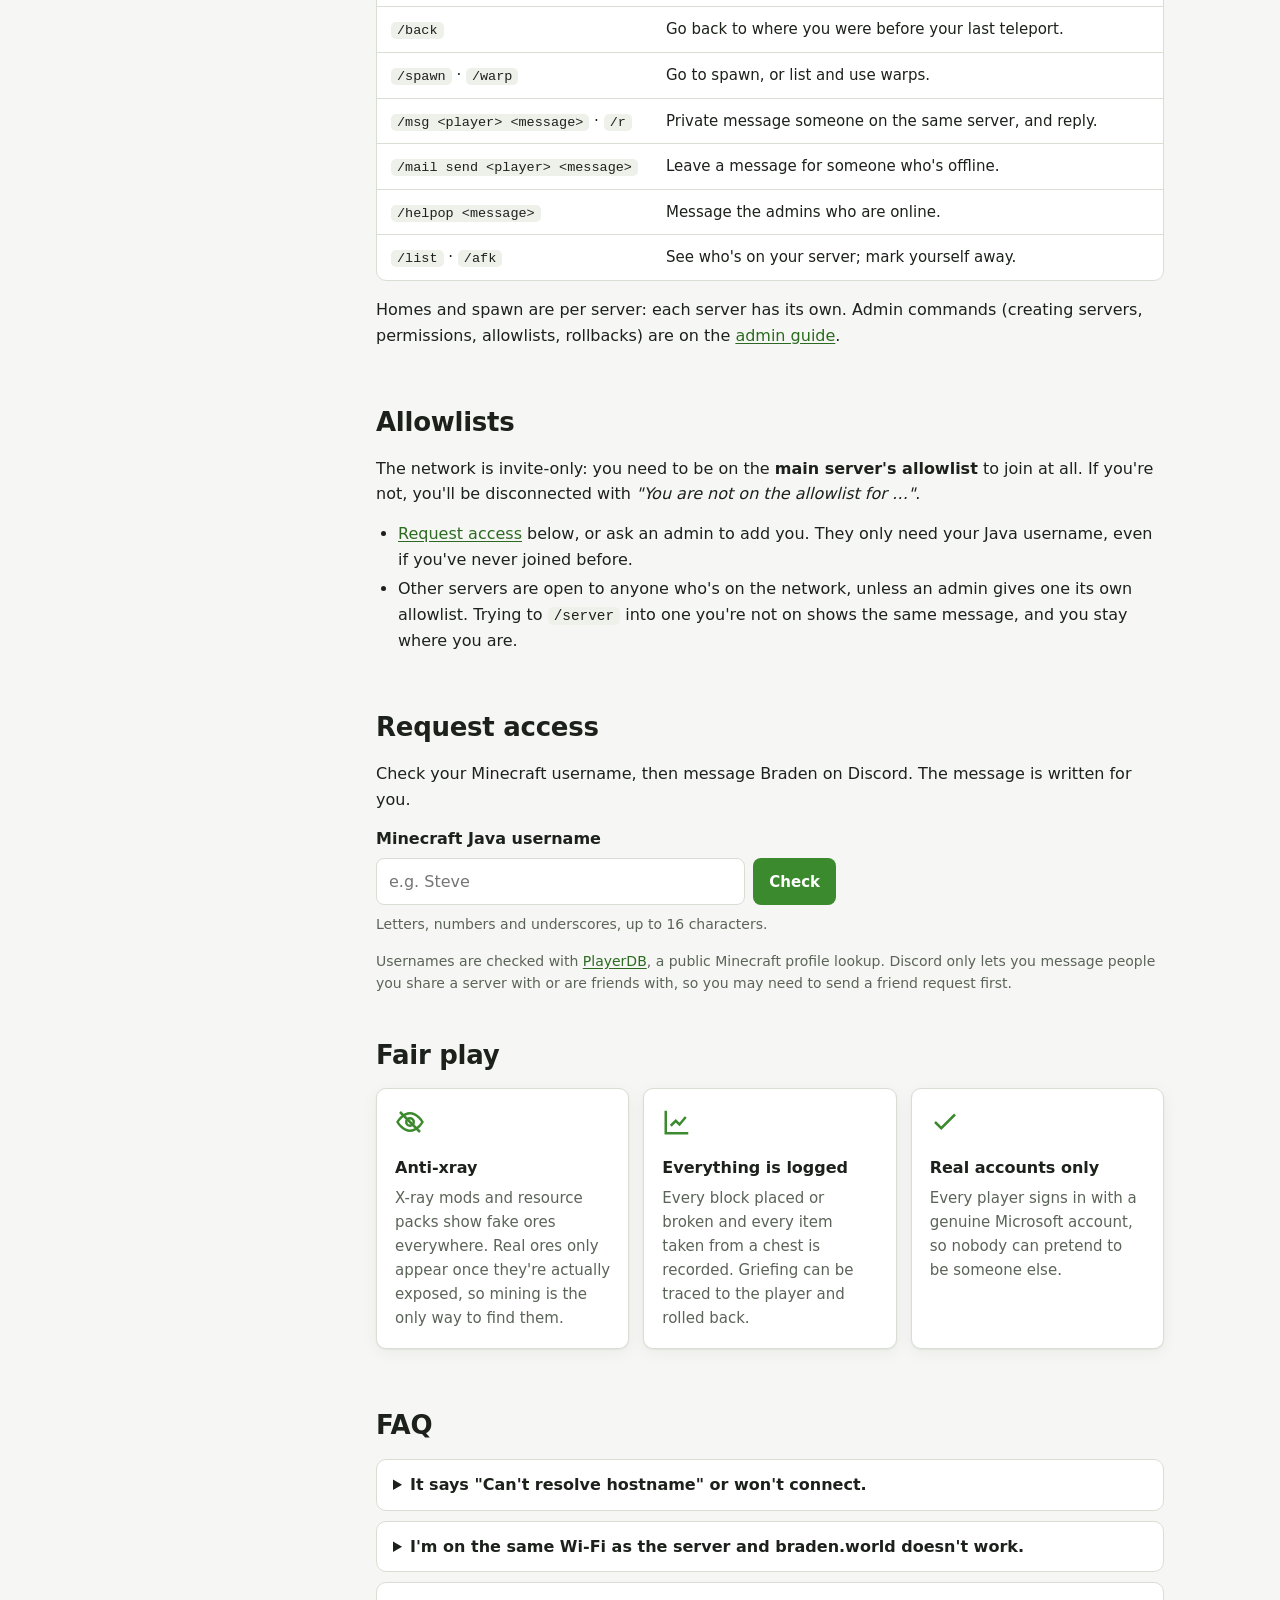
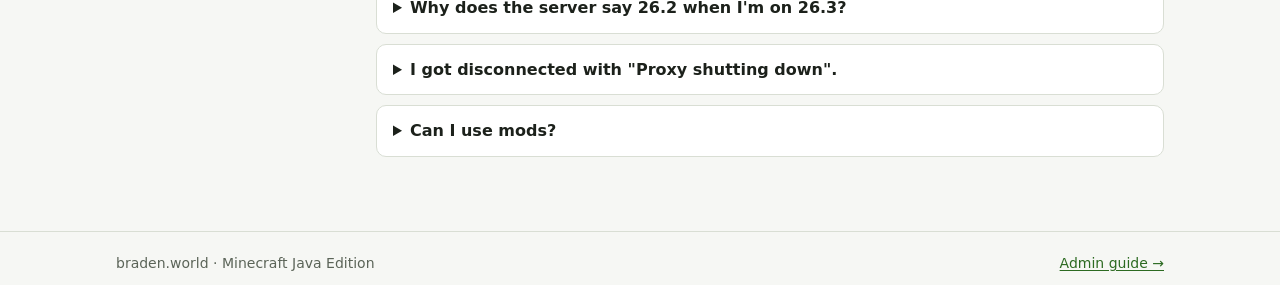
==== commit ddd06e3e: "Add roles, the full /lpv reference and EssentialsX; drop operations - Admin guide: Roles (default, s" ====
--- a/index.html
+++ b/index.html
@@ -90,12 +90,20 @@
             <tbody>
               <tr><td><code>/server</code></td><td>List the servers you can switch to.</td></tr>
               <tr><td><code>/server &lt;name&gt;</code></td><td>Switch to that server, e.g. <code>/server test</code>.</td></tr>
-              <tr><td><code>/msg &lt;player&gt; &lt;message&gt;</code></td><td>Private message someone on the same server.</td></tr>
-              <tr><td><code>/list</code></td><td>See who's on your current server.</td></tr>
+              <tr><td><code>/sethome [name]</code></td><td>Save your current spot as a home. You can have 3.</td></tr>
+              <tr><td><code>/home [name]</code></td><td>Teleport to a home. <code>/delhome &lt;name&gt;</code> removes one.</td></tr>
+              <tr><td><code>/tpa &lt;player&gt;</code></td><td>Ask to teleport to someone. They accept with <code>/tpaccept</code> or refuse with <code>/tpdeny</code>.</td></tr>
+              <tr><td><code>/tpahere &lt;player&gt;</code></td><td>Ask someone to teleport to you.</td></tr>
+              <tr><td><code>/back</code></td><td>Go back to where you were before your last teleport.</td></tr>
+              <tr><td><code>/spawn</code> · <code>/warp</code></td><td>Go to spawn, or list and use warps.</td></tr>
+              <tr><td><code>/msg &lt;player&gt; &lt;message&gt;</code> · <code>/r</code></td><td>Private message someone on the same server, and reply.</td></tr>
+              <tr><td><code>/mail send &lt;player&gt; &lt;message&gt;</code></td><td>Leave a message for someone who's offline.</td></tr>
+              <tr><td><code>/helpop &lt;message&gt;</code></td><td>Message the admins who are online.</td></tr>
+              <tr><td><code>/list</code> · <code>/afk</code></td><td>See who's on your server; mark yourself away.</td></tr>
             </tbody>
           </table>
         </div>
-        <p>Admin commands (creating servers, permissions, allowlists, rollbacks) are on the <a href="admin.html">admin guide</a>.</p>
+        <p>Homes and spawn are per server: each server has its own. Admin commands (creating servers, permissions, allowlists, rollbacks) are on the <a href="admin.html">admin guide</a>.</p>
       </section>
 
       <section id="allowlists">
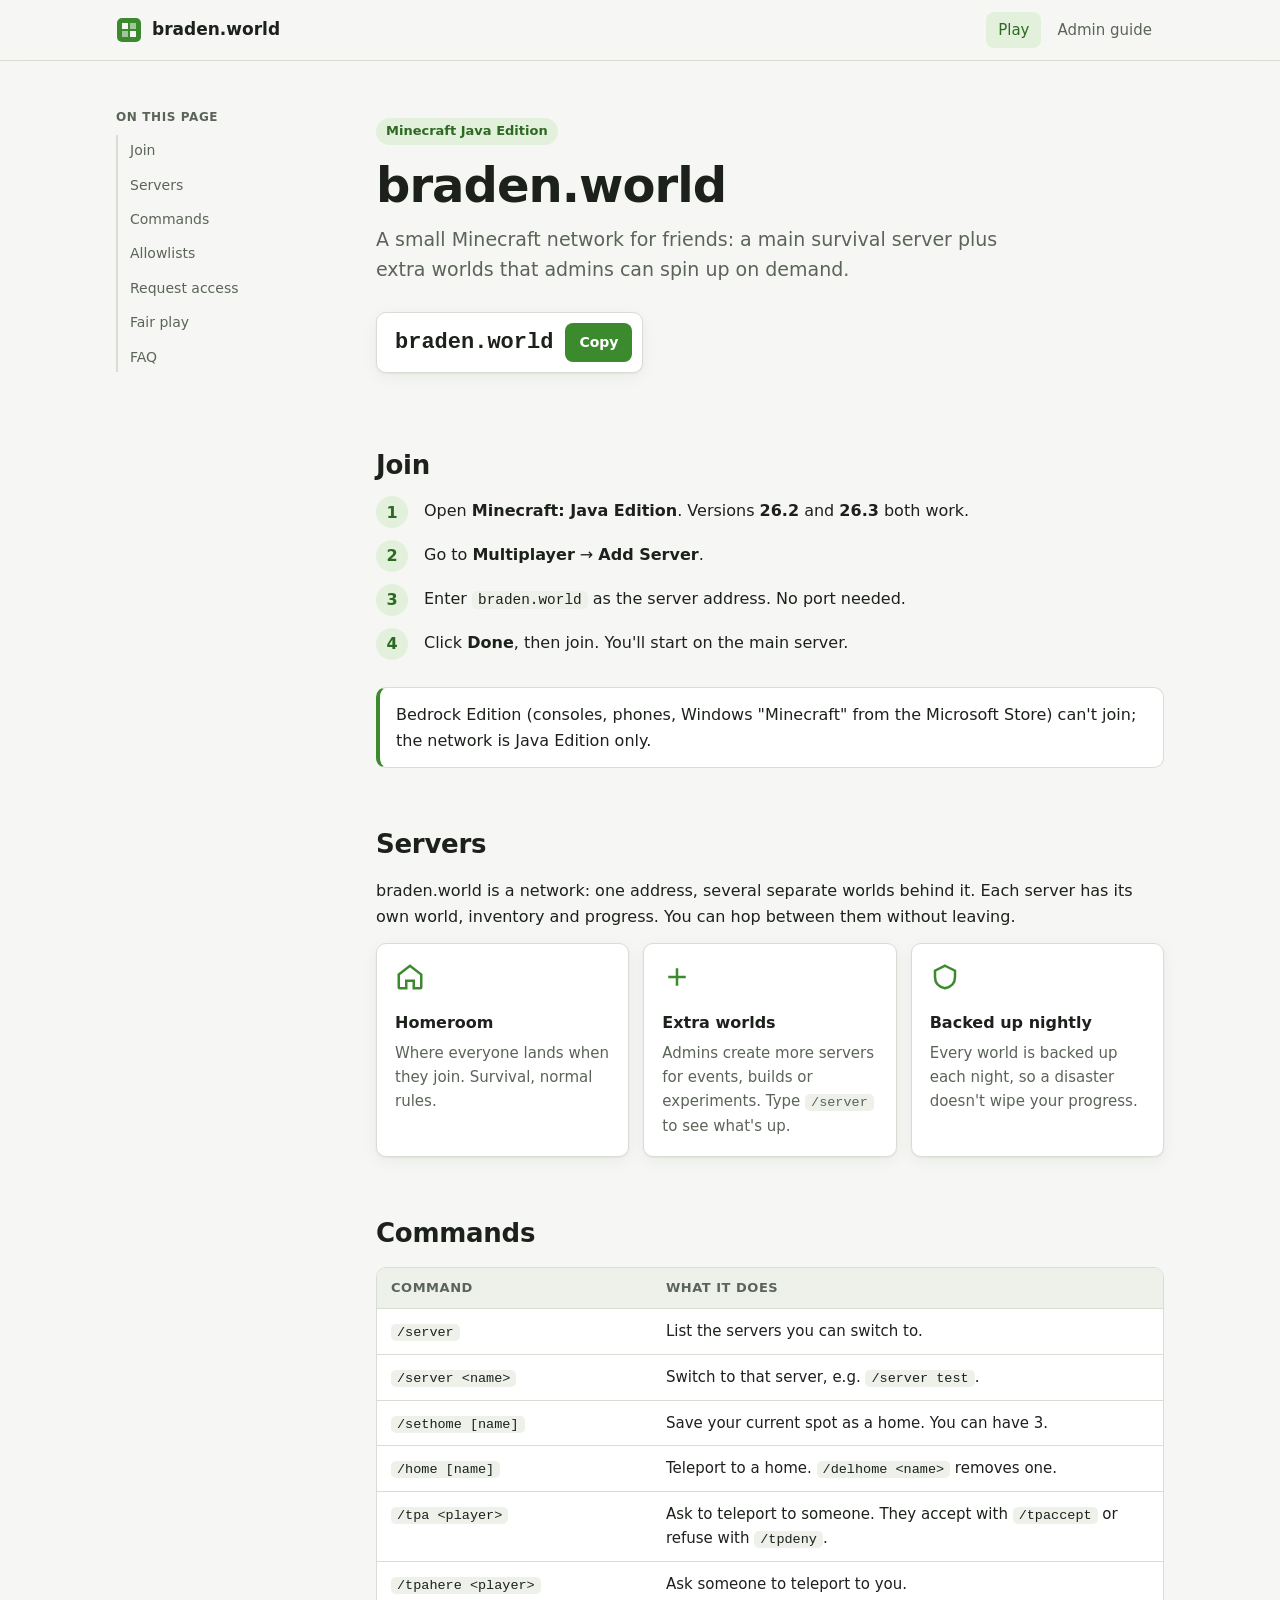
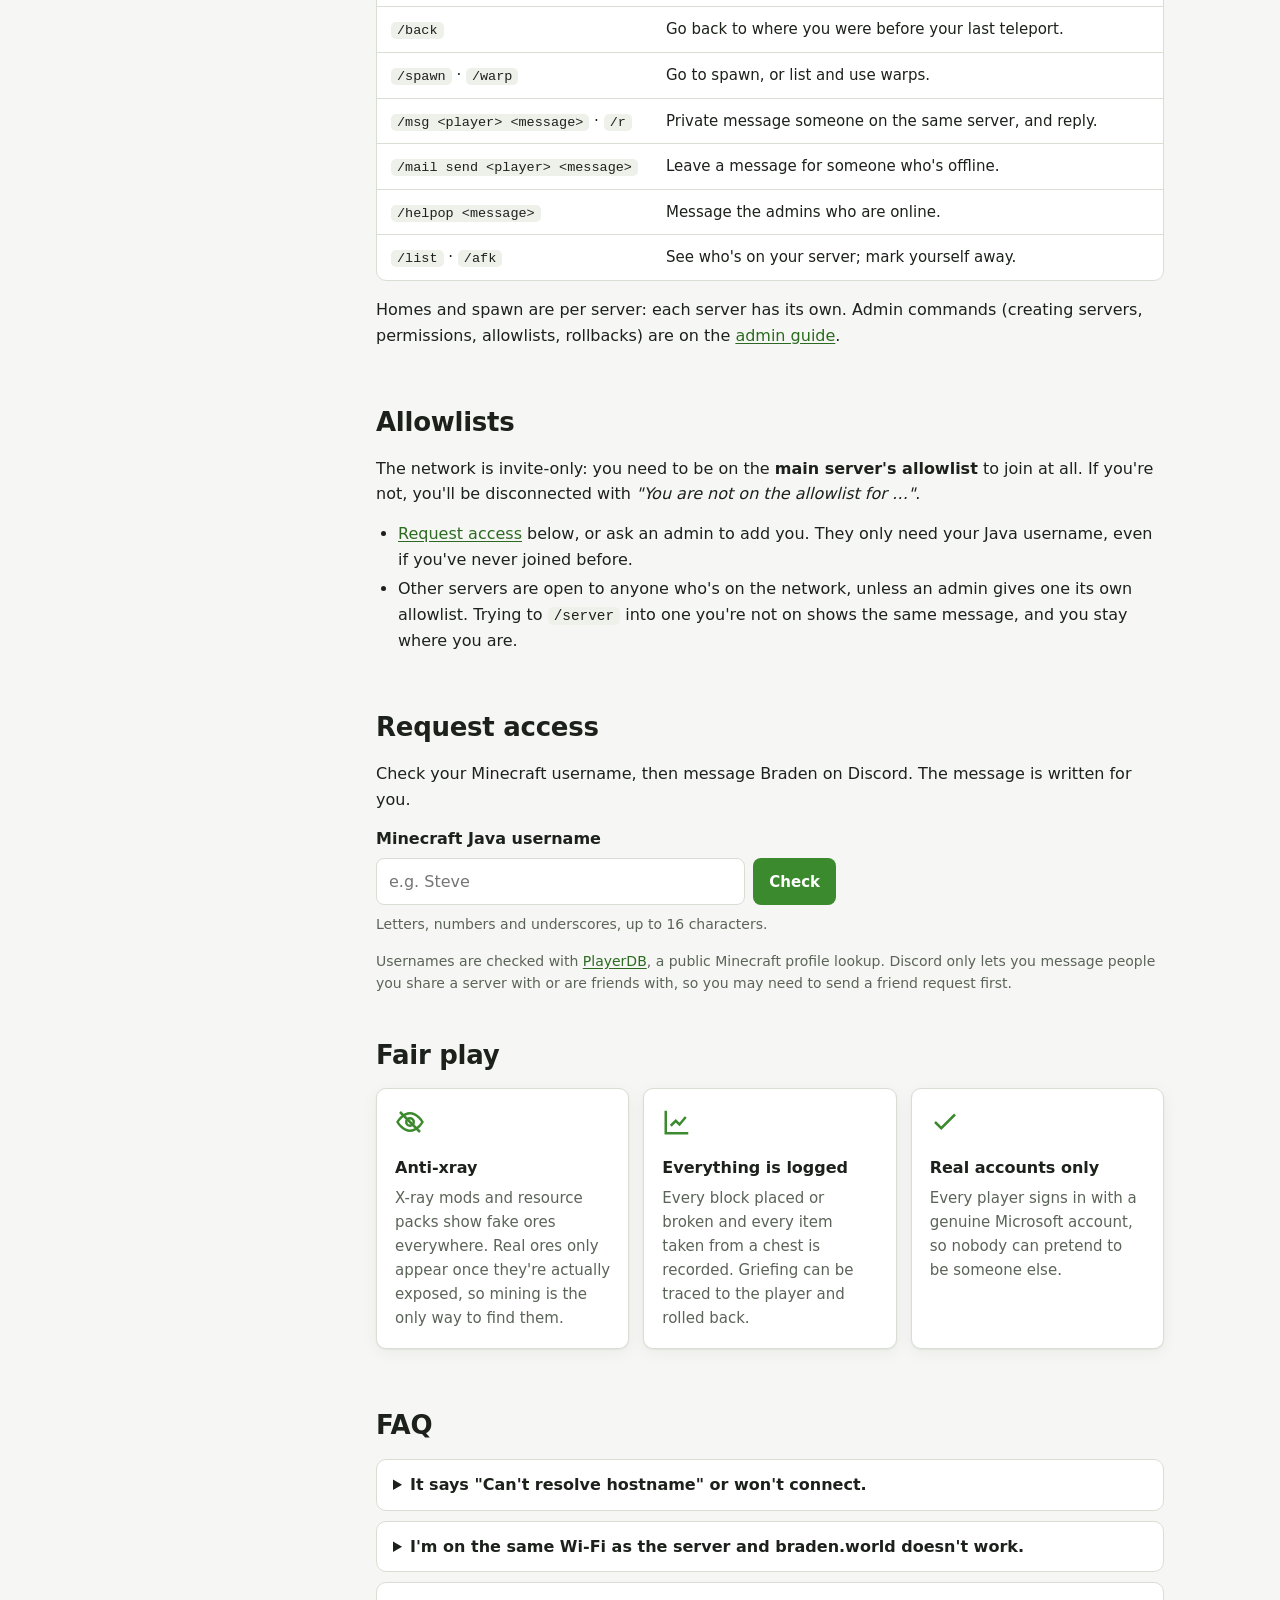
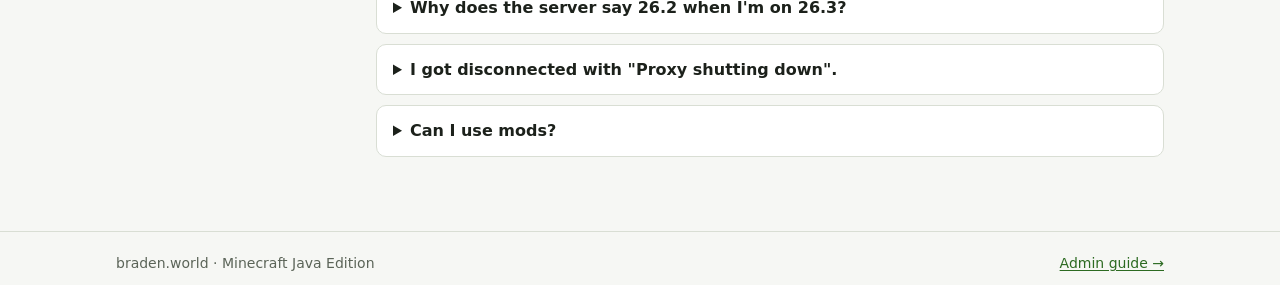
==== commit a3b4357c: "Rename the main server to Homeroom Co-Authored-By: Claude Opus 5.5 <noreply@anthropic.com>" ====
--- a/index.html
+++ b/index.html
@@ -66,7 +66,7 @@
         <div class="cards">
           <div class="card">
             <svg class="icon" viewBox="0 0 24 24" fill="none" stroke="currentColor" stroke-width="2" aria-hidden="true"><path d="M3 10l9-7 9 7v10a1 1 0 0 1-1 1h-5v-6H9v6H4a1 1 0 0 1-1-1z"/></svg>
-            <h3>Main server</h3>
+            <h3>Homeroom</h3>
             <p>Where everyone lands when they join. Survival, normal rules.</p>
           </div>
           <div class="card">
@@ -254,7 +254,7 @@
       const message =
         "Hi Braden! I'd like to join braden.world.\n" +
         "Minecraft username: " + player.name + " (" + player.uuid + ")\n" +
-        "To add me: /omni allowlist baseline-minecraft-server add " + player.name;
+        "To add me: /omni allowlist homeroom add " + player.name;
       messageText.value = message;
       messageBox.hidden = false;
       try {
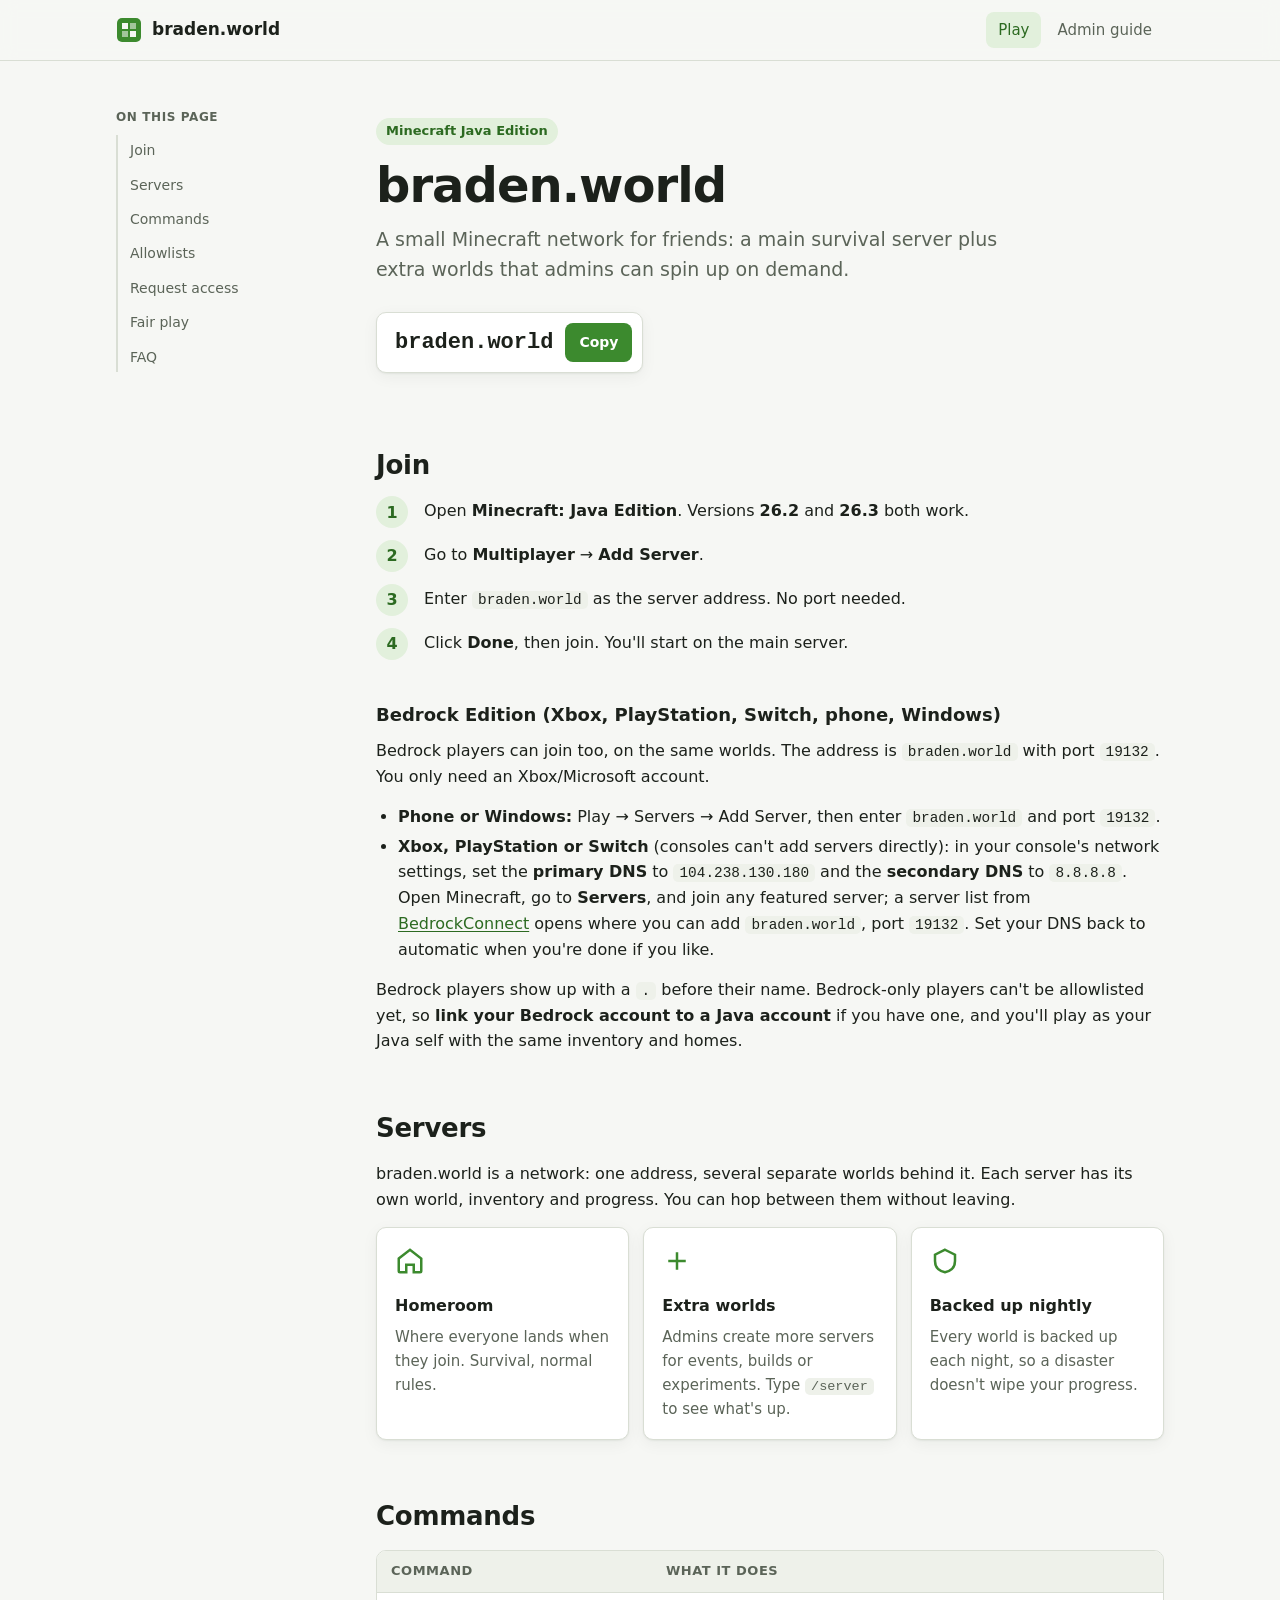
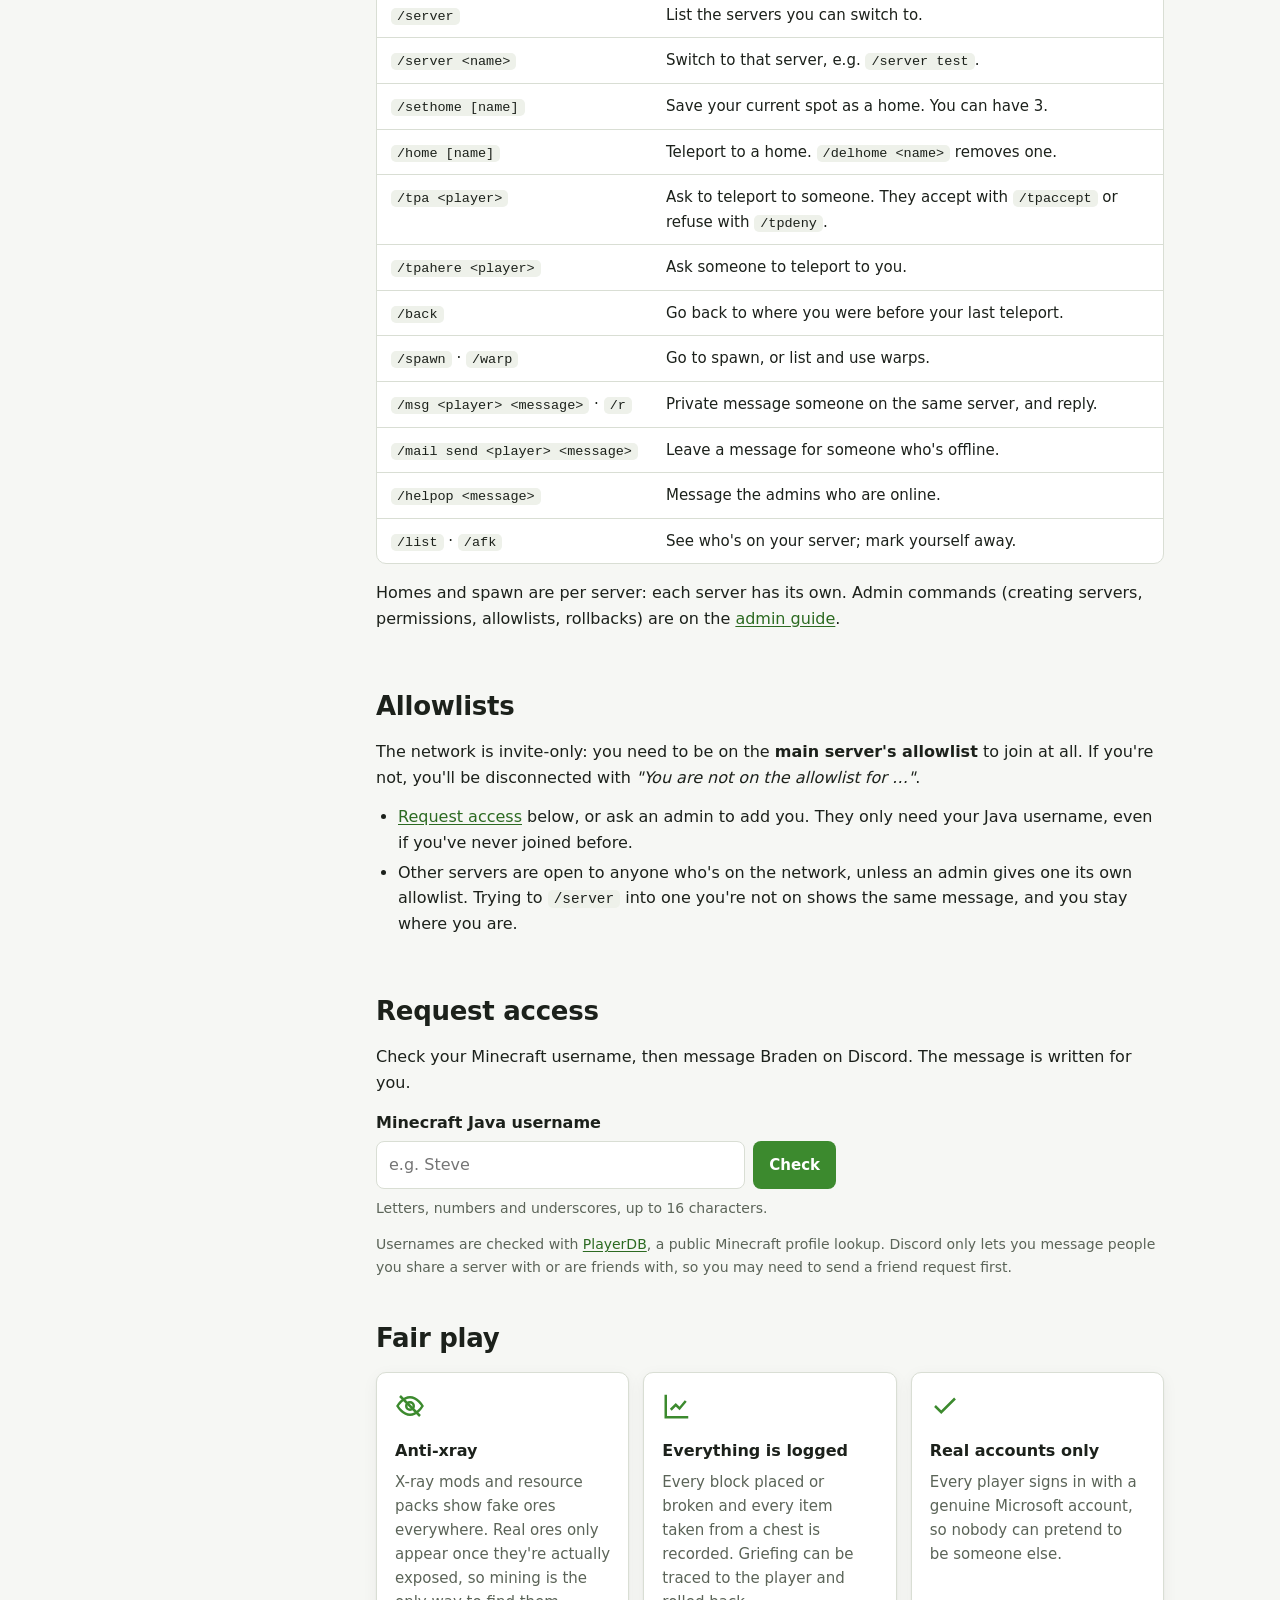
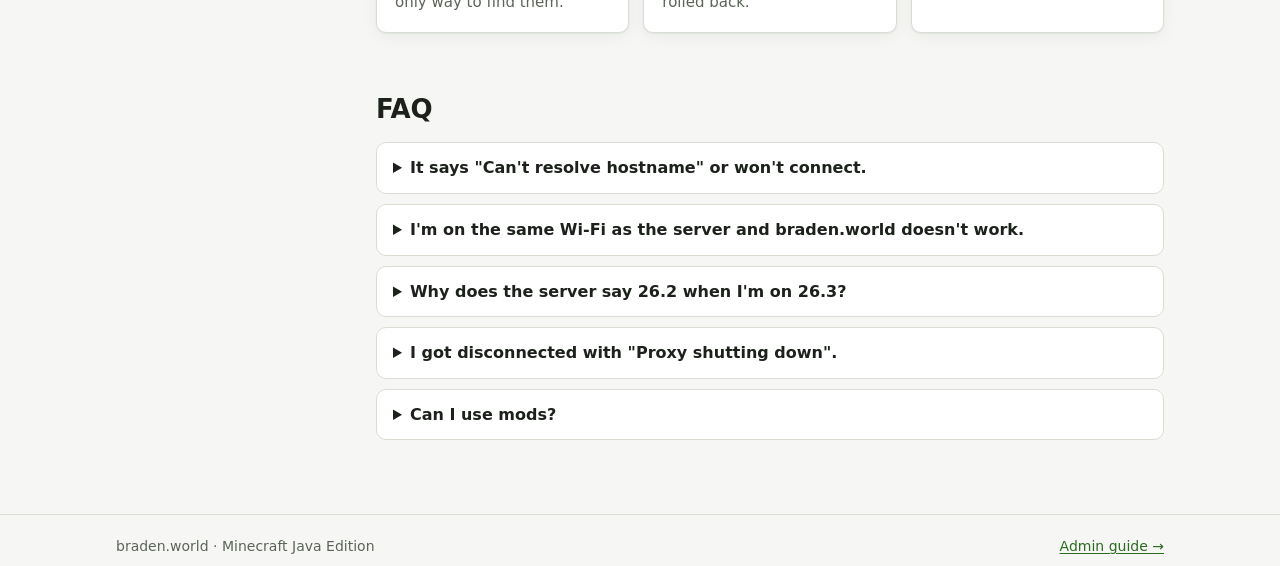
==== commit 2d3077a4: "Add joining from Bedrock Edition Co-Authored-By: Claude Opus 5.5 <noreply@anthropic.com>" ====
--- a/index.html
+++ b/index.html
@@ -55,9 +55,13 @@
           <li>Enter <code>braden.world</code> as the server address. No port needed.</li>
           <li>Click <strong>Done</strong>, then join. You'll start on the main server.</li>
         </ol>
-        <div class="note">
-          <p>Bedrock Edition (consoles, phones, Windows "Minecraft" from the Microsoft Store) can't join; the network is Java Edition only.</p>
-        </div>
+        <h3>Bedrock Edition (Xbox, PlayStation, Switch, phone, Windows)</h3>
+        <p>Bedrock players can join too, on the same worlds. The address is <code>braden.world</code> with port <code>19132</code>. You only need an Xbox/Microsoft account.</p>
+        <ul>
+          <li><strong>Phone or Windows:</strong> Play → Servers → Add Server, then enter <code>braden.world</code> and port <code>19132</code>.</li>
+          <li><strong>Xbox, PlayStation or Switch</strong> (consoles can't add servers directly): in your console's network settings, set the <strong>primary DNS</strong> to <code>104.238.130.180</code> and the <strong>secondary DNS</strong> to <code>8.8.8.8</code>. Open Minecraft, go to <strong>Servers</strong>, and join any featured server; a server list from <a href="https://github.com/Pugmatt/BedrockConnect" rel="noopener">BedrockConnect</a> opens where you can add <code>braden.world</code>, port <code>19132</code>. Set your DNS back to automatic when you're done if you like.</li>
+        </ul>
+        <p>Bedrock players show up with a <code>.</code> before their name. Bedrock-only players can't be allowlisted yet, so <strong>link your Bedrock account to a Java account</strong> if you have one, and you'll play as your Java self with the same inventory and homes.</p>
       </section>
 
       <section id="servers">
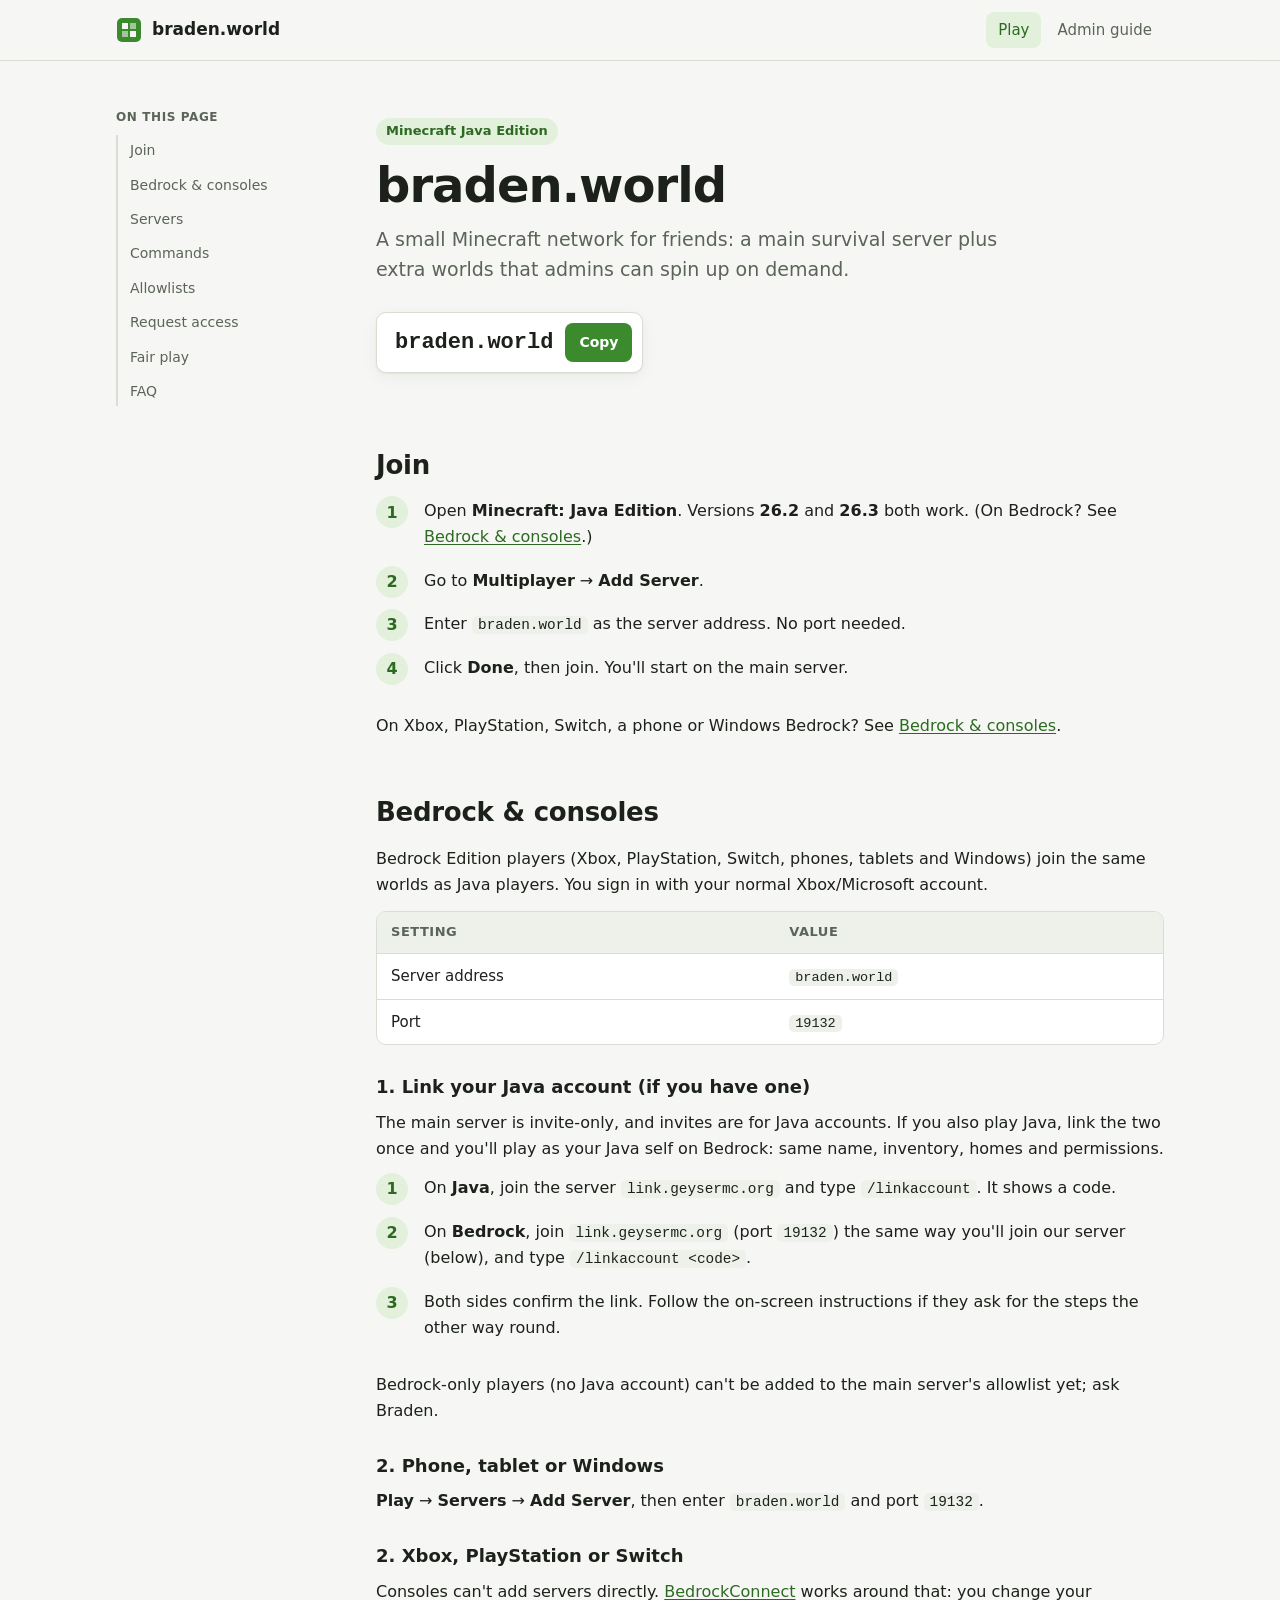
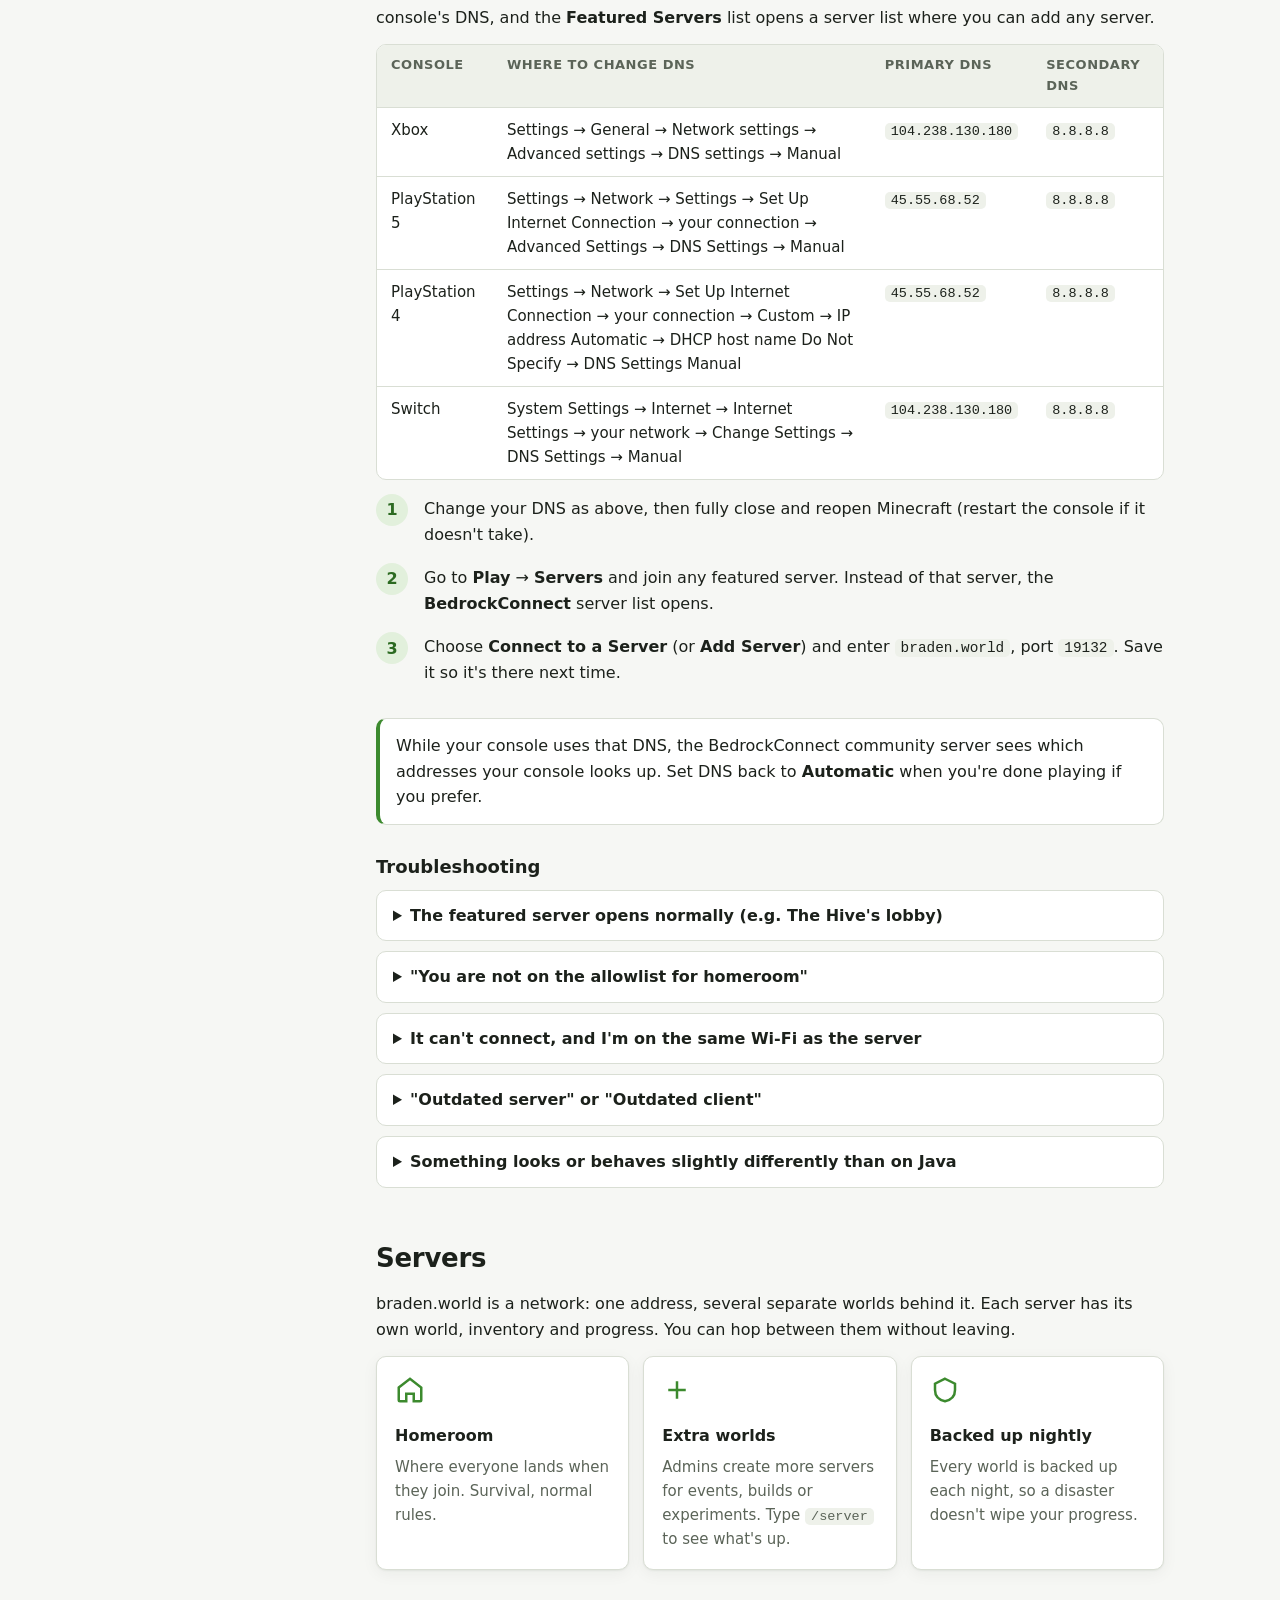
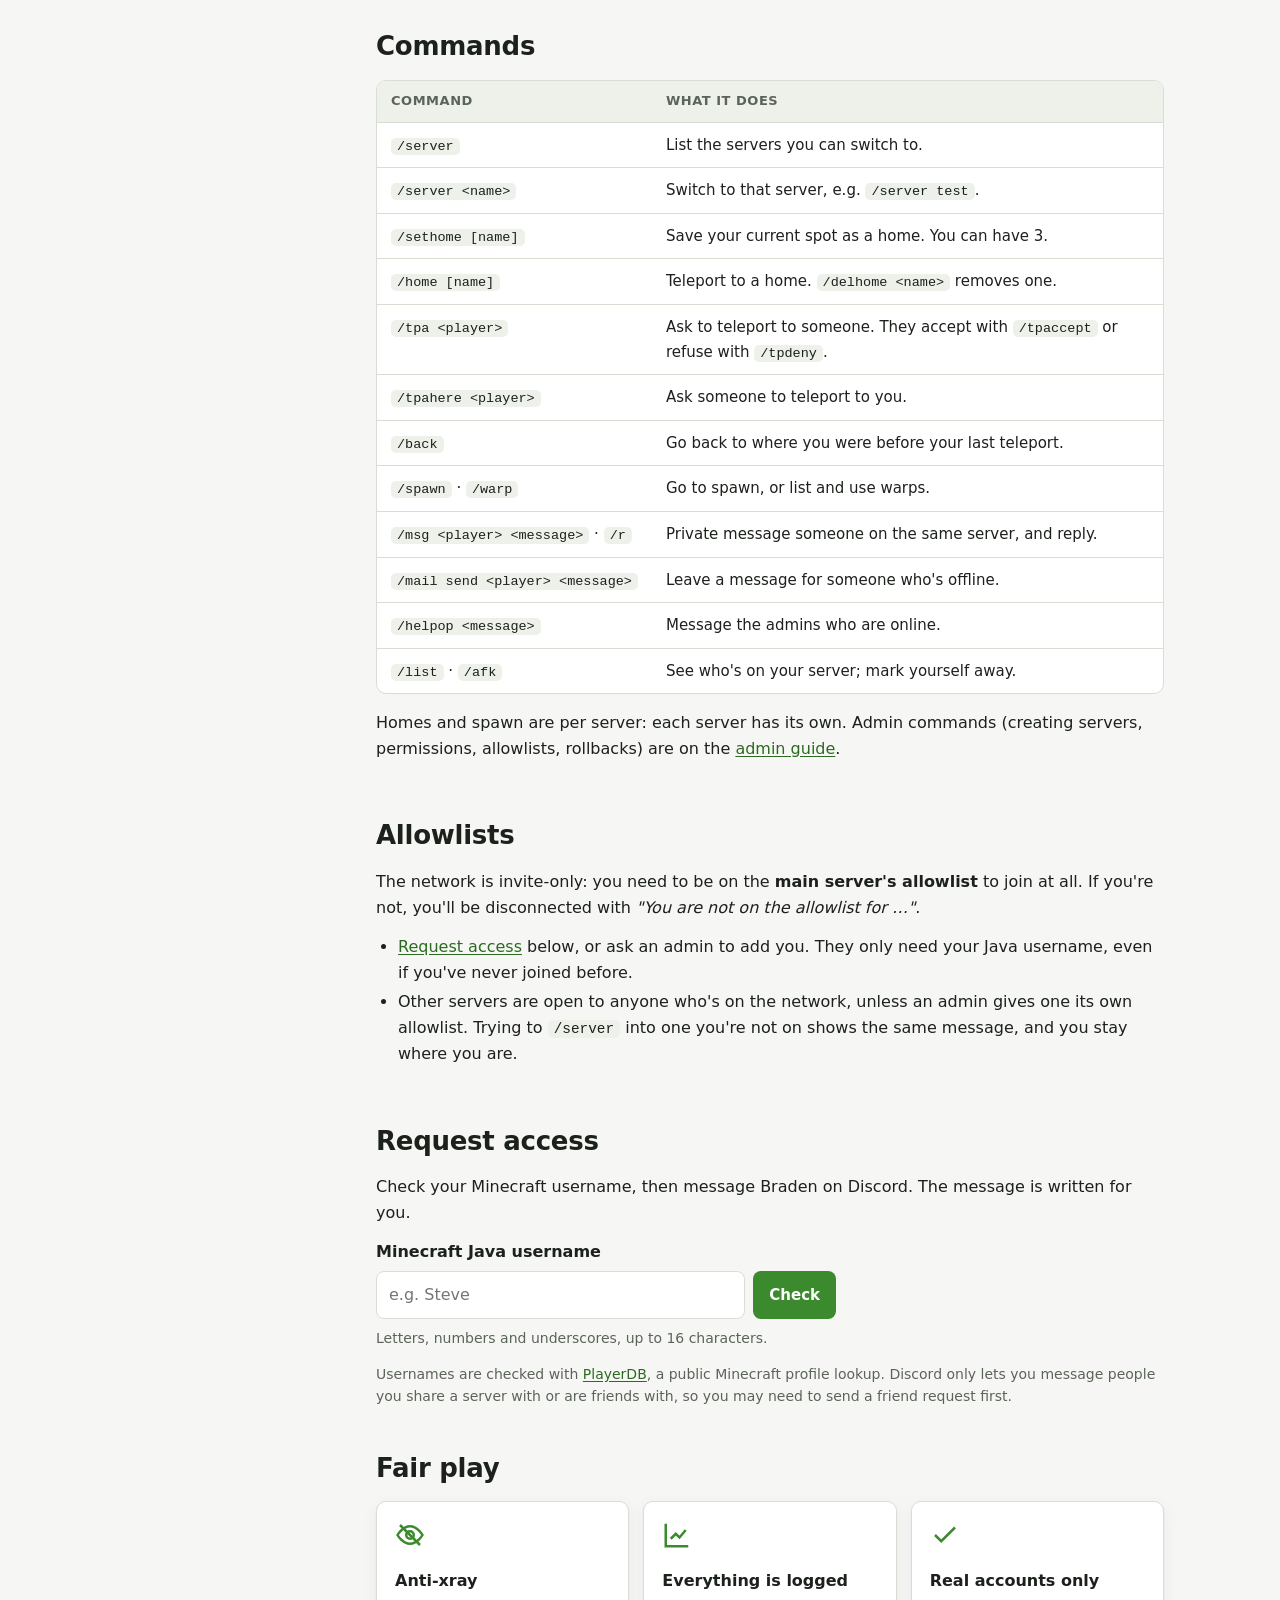
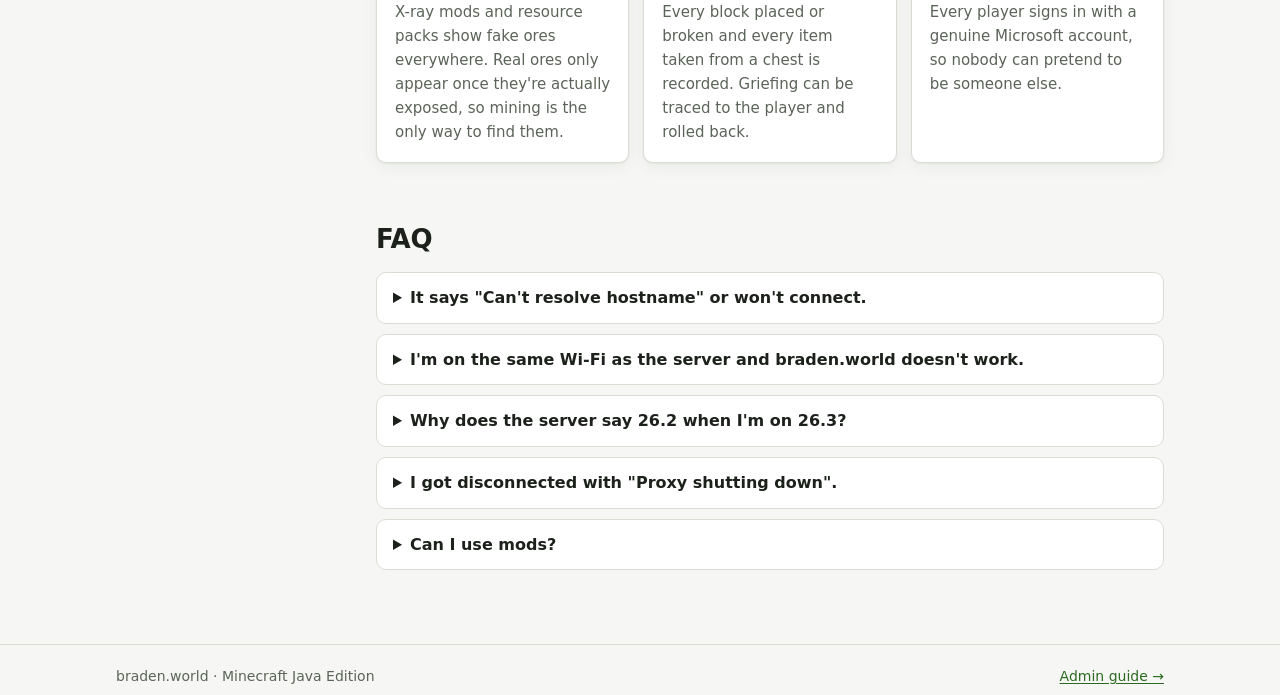
==== commit e0c44035: "Add Bedrock and console instructions Player guide: a Bedrock & consoles section with account linking" ====
--- a/index.html
+++ b/index.html
@@ -27,6 +27,7 @@
       <p>On this page</p>
       <ol>
         <li><a href="#join">Join</a></li>
+        <li><a href="#bedrock">Bedrock &amp; consoles</a></li>
         <li><a href="#servers">Servers</a></li>
         <li><a href="#commands">Commands</a></li>
         <li><a href="#allowlists">Allowlists</a></li>
@@ -50,18 +51,82 @@
       <section id="join">
         <h2>Join</h2>
         <ol class="steps">
-          <li>Open <strong>Minecraft: Java Edition</strong>. Versions <strong>26.2</strong> and <strong>26.3</strong> both work.</li>
+          <li>Open <strong>Minecraft: Java Edition</strong>. Versions <strong>26.2</strong> and <strong>26.3</strong> both work. (On Bedrock? See <a href="#bedrock">Bedrock &amp; consoles</a>.)</li>
           <li>Go to <strong>Multiplayer</strong> → <strong>Add Server</strong>.</li>
           <li>Enter <code>braden.world</code> as the server address. No port needed.</li>
           <li>Click <strong>Done</strong>, then join. You'll start on the main server.</li>
         </ol>
-        <h3>Bedrock Edition (Xbox, PlayStation, Switch, phone, Windows)</h3>
-        <p>Bedrock players can join too, on the same worlds. The address is <code>braden.world</code> with port <code>19132</code>. You only need an Xbox/Microsoft account.</p>
-        <ul>
-          <li><strong>Phone or Windows:</strong> Play → Servers → Add Server, then enter <code>braden.world</code> and port <code>19132</code>.</li>
-          <li><strong>Xbox, PlayStation or Switch</strong> (consoles can't add servers directly): in your console's network settings, set the <strong>primary DNS</strong> to <code>104.238.130.180</code> and the <strong>secondary DNS</strong> to <code>8.8.8.8</code>. Open Minecraft, go to <strong>Servers</strong>, and join any featured server; a server list from <a href="https://github.com/Pugmatt/BedrockConnect" rel="noopener">BedrockConnect</a> opens where you can add <code>braden.world</code>, port <code>19132</code>. Set your DNS back to automatic when you're done if you like.</li>
-        </ul>
-        <p>Bedrock players show up with a <code>.</code> before their name. Bedrock-only players can't be allowlisted yet, so <strong>link your Bedrock account to a Java account</strong> if you have one, and you'll play as your Java self with the same inventory and homes.</p>
+        <p>On Xbox, PlayStation, Switch, a phone or Windows Bedrock? See <a href="#bedrock">Bedrock &amp; consoles</a>.</p>
+      </section>
+
+      <section id="bedrock">
+        <h2>Bedrock &amp; consoles</h2>
+        <p>Bedrock Edition players (Xbox, PlayStation, Switch, phones, tablets and Windows) join the same worlds as Java players. You sign in with your normal Xbox/Microsoft account.</p>
+        <div class="table-wrap">
+          <table>
+            <thead><tr><th>Setting</th><th>Value</th></tr></thead>
+            <tbody>
+              <tr><td>Server address</td><td><code>braden.world</code></td></tr>
+              <tr><td>Port</td><td><code>19132</code></td></tr>
+            </tbody>
+          </table>
+        </div>
+
+        <h3>1. Link your Java account (if you have one)</h3>
+        <p>The main server is invite-only, and invites are for Java accounts. If you also play Java, link the two once and you'll play as your Java self on Bedrock: same name, inventory, homes and permissions.</p>
+        <ol class="steps">
+          <li>On <strong>Java</strong>, join the server <code>link.geysermc.org</code> and type <code>/linkaccount</code>. It shows a code.</li>
+          <li>On <strong>Bedrock</strong>, join <code>link.geysermc.org</code> (port <code>19132</code>) the same way you'll join our server (below), and type <code>/linkaccount &lt;code&gt;</code>.</li>
+          <li>Both sides confirm the link. Follow the on-screen instructions if they ask for the steps the other way round.</li>
+        </ol>
+        <p>Bedrock-only players (no Java account) can't be added to the main server's allowlist yet; ask Braden.</p>
+
+        <h3>2. Phone, tablet or Windows</h3>
+        <p><strong>Play</strong> → <strong>Servers</strong> → <strong>Add Server</strong>, then enter <code>braden.world</code> and port <code>19132</code>.</p>
+
+        <h3>2. Xbox, PlayStation or Switch</h3>
+        <p>Consoles can't add servers directly. <a href="https://github.com/Pugmatt/BedrockConnect" rel="noopener">BedrockConnect</a> works around that: you change your console's DNS, and the <strong>Featured Servers</strong> list opens a server list where you can add any server.</p>
+        <div class="table-wrap">
+          <table>
+            <thead><tr><th>Console</th><th>Where to change DNS</th><th>Primary DNS</th><th>Secondary DNS</th></tr></thead>
+            <tbody>
+              <tr><td>Xbox</td><td>Settings → General → Network settings → Advanced settings → DNS settings → Manual</td><td><code>104.238.130.180</code></td><td><code>8.8.8.8</code></td></tr>
+              <tr><td>PlayStation 5</td><td>Settings → Network → Settings → Set Up Internet Connection → your connection → Advanced Settings → DNS Settings → Manual</td><td><code>45.55.68.52</code></td><td><code>8.8.8.8</code></td></tr>
+              <tr><td>PlayStation 4</td><td>Settings → Network → Set Up Internet Connection → your connection → Custom → IP address Automatic → DHCP host name Do Not Specify → DNS Settings Manual</td><td><code>45.55.68.52</code></td><td><code>8.8.8.8</code></td></tr>
+              <tr><td>Switch</td><td>System Settings → Internet → Internet Settings → your network → Change Settings → DNS Settings → Manual</td><td><code>104.238.130.180</code></td><td><code>8.8.8.8</code></td></tr>
+            </tbody>
+          </table>
+        </div>
+        <ol class="steps">
+          <li>Change your DNS as above, then fully close and reopen Minecraft (restart the console if it doesn't take).</li>
+          <li>Go to <strong>Play</strong> → <strong>Servers</strong> and join any featured server. Instead of that server, the <strong>BedrockConnect</strong> server list opens.</li>
+          <li>Choose <strong>Connect to a Server</strong> (or <strong>Add Server</strong>) and enter <code>braden.world</code>, port <code>19132</code>. Save it so it's there next time.</li>
+        </ol>
+        <div class="note">
+          <p>While your console uses that DNS, the BedrockConnect community server sees which addresses your console looks up. Set DNS back to <strong>Automatic</strong> when you're done playing if you prefer.</p>
+        </div>
+
+        <h3>Troubleshooting</h3>
+        <details>
+          <summary>The featured server opens normally (e.g. The Hive's lobby)</summary>
+          <p>The DNS change hasn't taken effect. Check it's set to Manual with the values above, then fully close Minecraft or restart the console.</p>
+        </details>
+        <details>
+          <summary>"You are not on the allowlist for homeroom"</summary>
+          <p>You joined as a Bedrock-only player. Link your Java account (step 1), or ask Braden.</p>
+        </details>
+        <details>
+          <summary>It can't connect, and I'm on the same Wi-Fi as the server</summary>
+          <p>Some home routers can't connect to their own public address from inside the network. Ask the host for the local address to use at home instead of <code>braden.world</code>.</p>
+        </details>
+        <details>
+          <summary>"Outdated server" or "Outdated client"</summary>
+          <p>Update Minecraft. If it still happens right after a Bedrock update, the server needs a moment to catch up; tell Braden.</p>
+        </details>
+        <details>
+          <summary>Something looks or behaves slightly differently than on Java</summary>
+          <p>Bedrock players connect through a translator (Geyser), and a few things don't translate perfectly. Report anything game-breaking.</p>
+        </details>
       </section>
 
       <section id="servers">
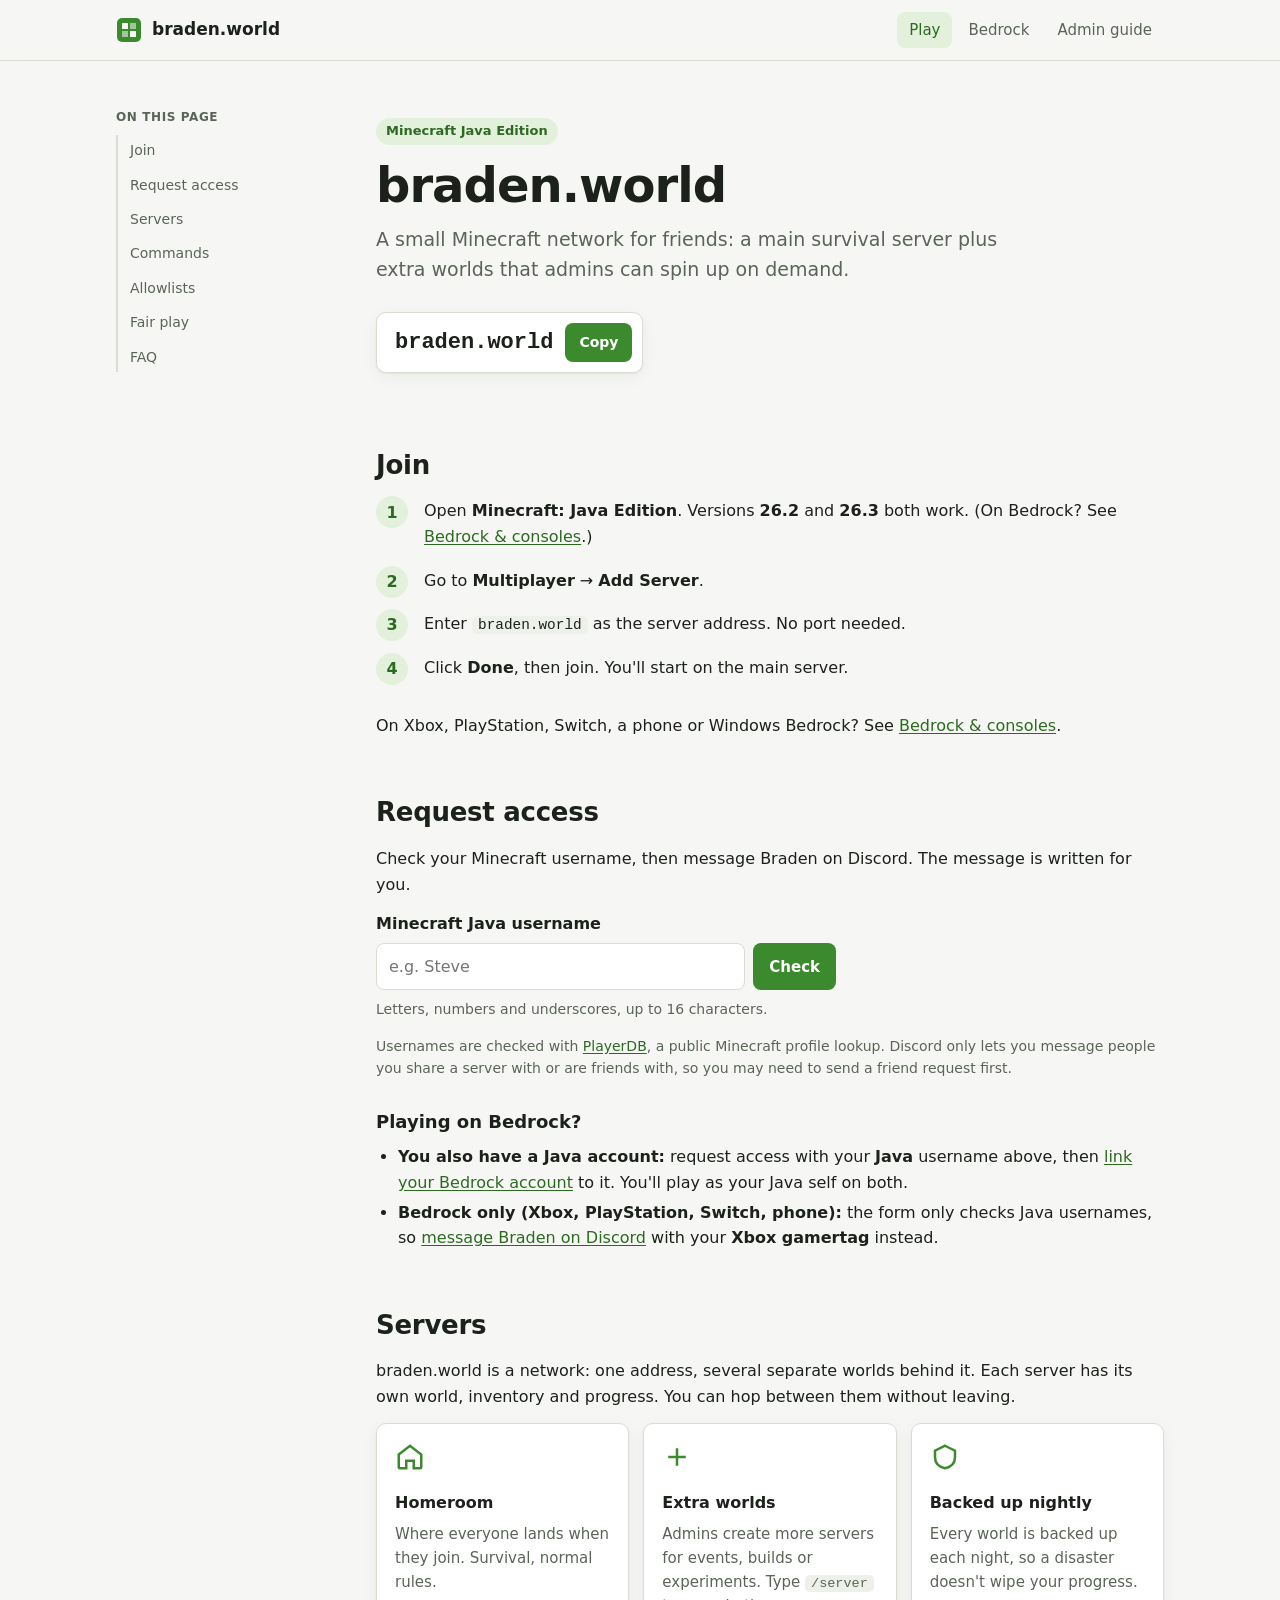
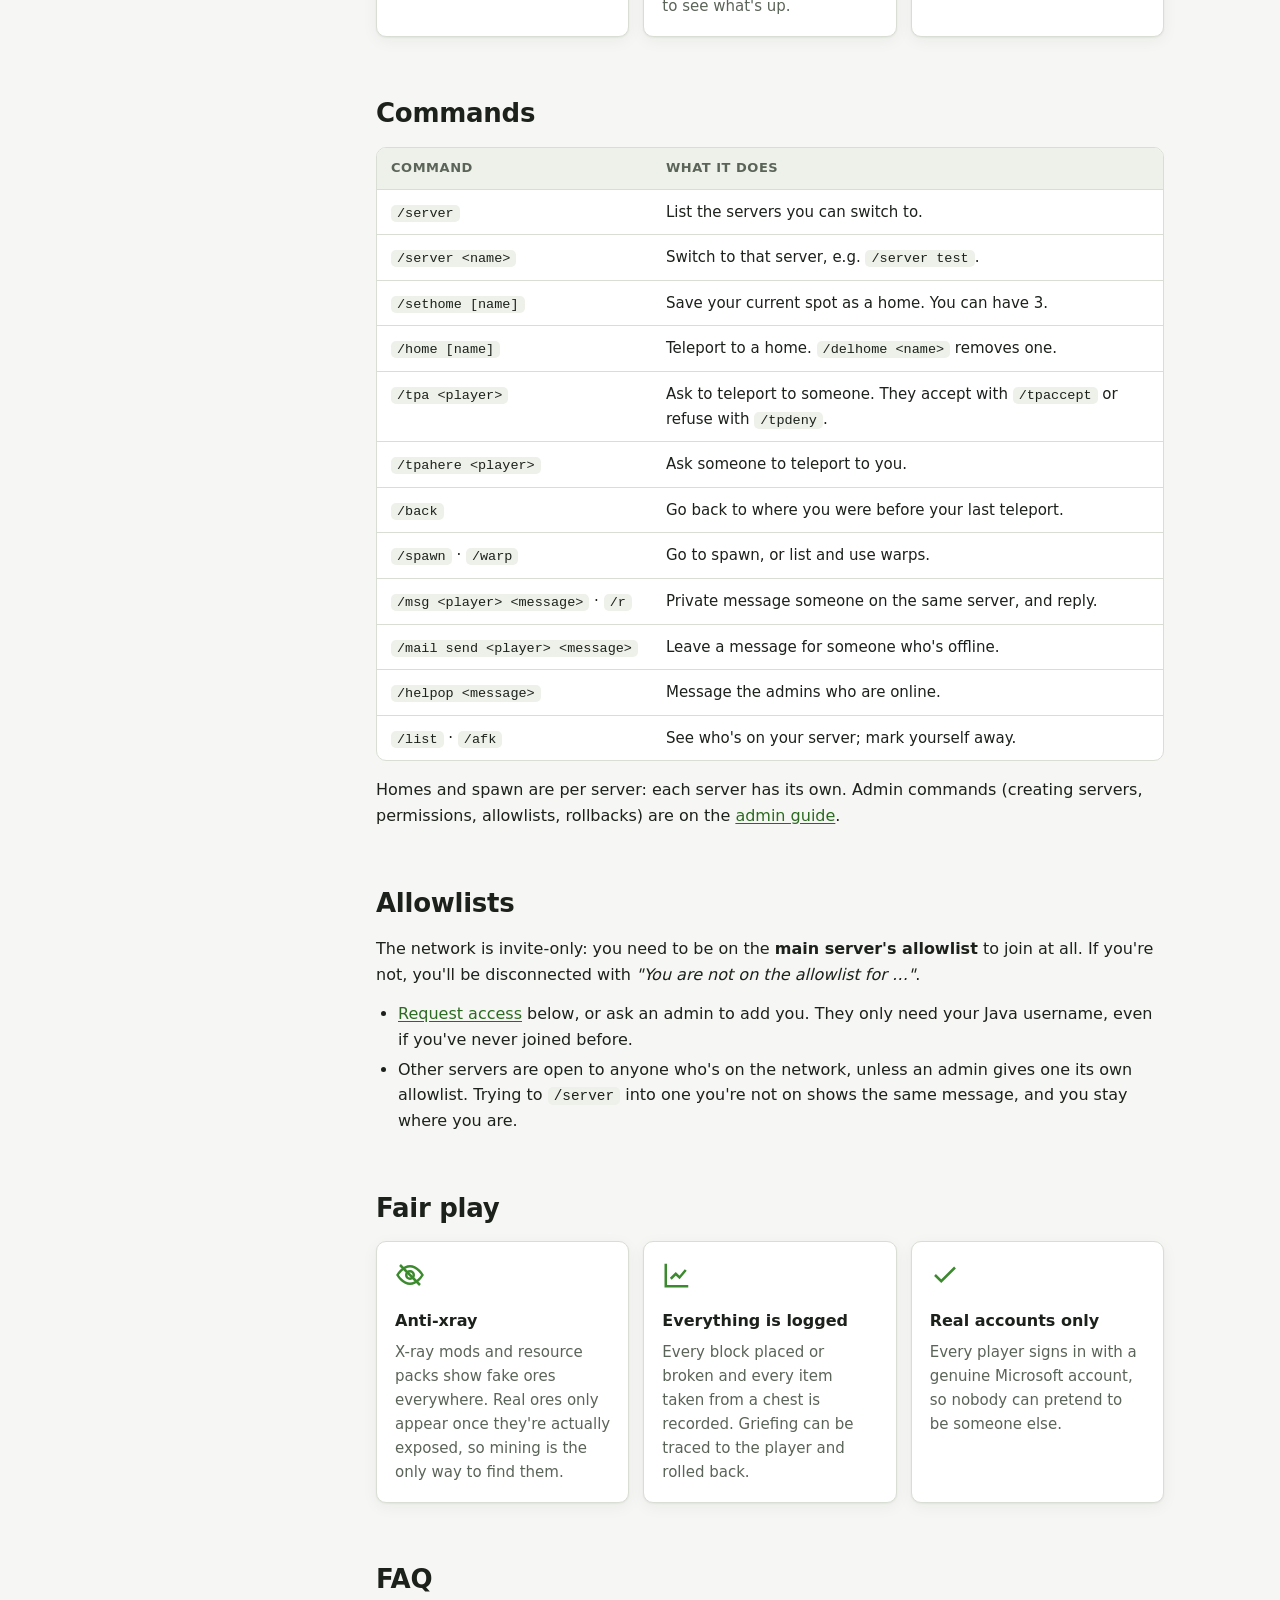
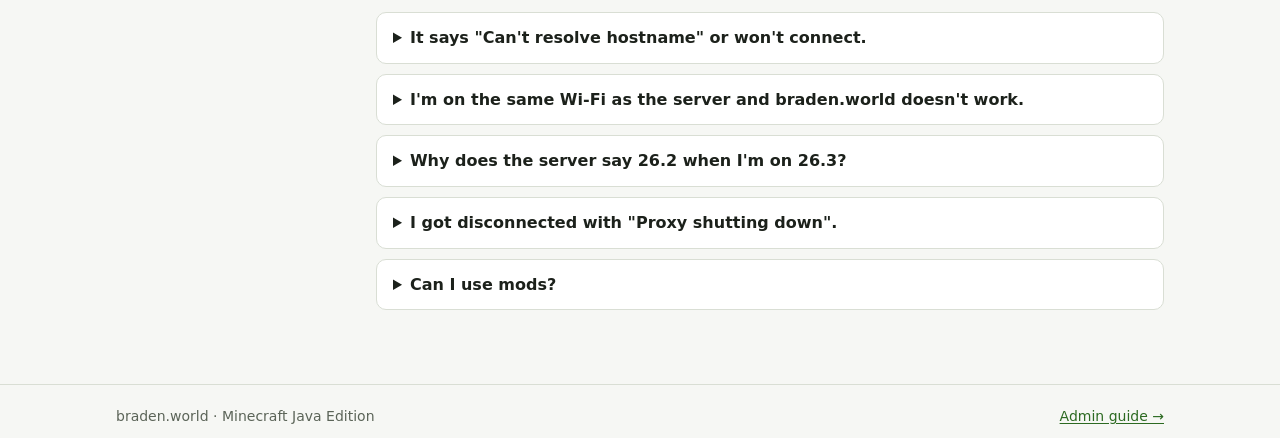
==== commit 666952f6: "Move Bedrock to its own page; put Request access near the top - bedrock.html: server address, accoun" ====
--- a/index.html
+++ b/index.html
@@ -17,6 +17,7 @@
       </a>
       <nav class="site-nav" aria-label="Pages">
         <a href="./" aria-current="page">Play</a>
+        <a href="bedrock.html">Bedrock</a>
         <a href="admin.html">Admin guide</a>
       </nav>
     </div>
@@ -27,11 +28,10 @@
       <p>On this page</p>
       <ol>
         <li><a href="#join">Join</a></li>
-        <li><a href="#bedrock">Bedrock &amp; consoles</a></li>
+        <li><a href="#request">Request access</a></li>
         <li><a href="#servers">Servers</a></li>
         <li><a href="#commands">Commands</a></li>
         <li><a href="#allowlists">Allowlists</a></li>
-        <li><a href="#request">Request access</a></li>
         <li><a href="#fair-play">Fair play</a></li>
         <li><a href="#faq">FAQ</a></li>
       </ol>
@@ -51,82 +51,47 @@
       <section id="join">
         <h2>Join</h2>
         <ol class="steps">
-          <li>Open <strong>Minecraft: Java Edition</strong>. Versions <strong>26.2</strong> and <strong>26.3</strong> both work. (On Bedrock? See <a href="#bedrock">Bedrock &amp; consoles</a>.)</li>
+          <li>Open <strong>Minecraft: Java Edition</strong>. Versions <strong>26.2</strong> and <strong>26.3</strong> both work. (On Bedrock? See <a href="bedrock.html">Bedrock &amp; consoles</a>.)</li>
           <li>Go to <strong>Multiplayer</strong> → <strong>Add Server</strong>.</li>
           <li>Enter <code>braden.world</code> as the server address. No port needed.</li>
           <li>Click <strong>Done</strong>, then join. You'll start on the main server.</li>
         </ol>
-        <p>On Xbox, PlayStation, Switch, a phone or Windows Bedrock? See <a href="#bedrock">Bedrock &amp; consoles</a>.</p>
-      </section>
-
-      <section id="bedrock">
-        <h2>Bedrock &amp; consoles</h2>
-        <p>Bedrock Edition players (Xbox, PlayStation, Switch, phones, tablets and Windows) join the same worlds as Java players. You sign in with your normal Xbox/Microsoft account.</p>
-        <div class="table-wrap">
-          <table>
-            <thead><tr><th>Setting</th><th>Value</th></tr></thead>
-            <tbody>
-              <tr><td>Server address</td><td><code>braden.world</code></td></tr>
-              <tr><td>Port</td><td><code>19132</code></td></tr>
-            </tbody>
-          </table>
-        </div>
-
-        <h3>1. Link your Java account (if you have one)</h3>
-        <p>The main server is invite-only, and invites are for Java accounts. If you also play Java, link the two once and you'll play as your Java self on Bedrock: same name, inventory, homes and permissions.</p>
-        <ol class="steps">
-          <li>On <strong>Java</strong>, join the server <code>link.geysermc.org</code> and type <code>/linkaccount</code>. It shows a code.</li>
-          <li>On <strong>Bedrock</strong>, join <code>link.geysermc.org</code> (port <code>19132</code>) the same way you'll join our server (below), and type <code>/linkaccount &lt;code&gt;</code>.</li>
-          <li>Both sides confirm the link. Follow the on-screen instructions if they ask for the steps the other way round.</li>
-        </ol>
-        <p>Bedrock-only players (no Java account) can't be added to the main server's allowlist yet; ask Braden.</p>
-
-        <h3>2. Phone, tablet or Windows</h3>
-        <p><strong>Play</strong> → <strong>Servers</strong> → <strong>Add Server</strong>, then enter <code>braden.world</code> and port <code>19132</code>.</p>
-
-        <h3>2. Xbox, PlayStation or Switch</h3>
-        <p>Consoles can't add servers directly. <a href="https://github.com/Pugmatt/BedrockConnect" rel="noopener">BedrockConnect</a> works around that: you change your console's DNS, and the <strong>Featured Servers</strong> list opens a server list where you can add any server.</p>
-        <div class="table-wrap">
-          <table>
-            <thead><tr><th>Console</th><th>Where to change DNS</th><th>Primary DNS</th><th>Secondary DNS</th></tr></thead>
-            <tbody>
-              <tr><td>Xbox</td><td>Settings → General → Network settings → Advanced settings → DNS settings → Manual</td><td><code>104.238.130.180</code></td><td><code>8.8.8.8</code></td></tr>
-              <tr><td>PlayStation 5</td><td>Settings → Network → Settings → Set Up Internet Connection → your connection → Advanced Settings → DNS Settings → Manual</td><td><code>45.55.68.52</code></td><td><code>8.8.8.8</code></td></tr>
-              <tr><td>PlayStation 4</td><td>Settings → Network → Set Up Internet Connection → your connection → Custom → IP address Automatic → DHCP host name Do Not Specify → DNS Settings Manual</td><td><code>45.55.68.52</code></td><td><code>8.8.8.8</code></td></tr>
-              <tr><td>Switch</td><td>System Settings → Internet → Internet Settings → your network → Change Settings → DNS Settings → Manual</td><td><code>104.238.130.180</code></td><td><code>8.8.8.8</code></td></tr>
-            </tbody>
-          </table>
-        </div>
-        <ol class="steps">
-          <li>Change your DNS as above, then fully close and reopen Minecraft (restart the console if it doesn't take).</li>
-          <li>Go to <strong>Play</strong> → <strong>Servers</strong> and join any featured server. Instead of that server, the <strong>BedrockConnect</strong> server list opens.</li>
-          <li>Choose <strong>Connect to a Server</strong> (or <strong>Add Server</strong>) and enter <code>braden.world</code>, port <code>19132</code>. Save it so it's there next time.</li>
-        </ol>
-        <div class="note">
-          <p>While your console uses that DNS, the BedrockConnect community server sees which addresses your console looks up. Set DNS back to <strong>Automatic</strong> when you're done playing if you prefer.</p>
-        </div>
-
-        <h3>Troubleshooting</h3>
-        <details>
-          <summary>The featured server opens normally (e.g. The Hive's lobby)</summary>
-          <p>The DNS change hasn't taken effect. Check it's set to Manual with the values above, then fully close Minecraft or restart the console.</p>
-        </details>
-        <details>
-          <summary>"You are not on the allowlist for homeroom"</summary>
-          <p>You joined as a Bedrock-only player. Link your Java account (step 1), or ask Braden.</p>
-        </details>
-        <details>
-          <summary>It can't connect, and I'm on the same Wi-Fi as the server</summary>
-          <p>Some home routers can't connect to their own public address from inside the network. Ask the host for the local address to use at home instead of <code>braden.world</code>.</p>
-        </details>
-        <details>
-          <summary>"Outdated server" or "Outdated client"</summary>
-          <p>Update Minecraft. If it still happens right after a Bedrock update, the server needs a moment to catch up; tell Braden.</p>
-        </details>
-        <details>
-          <summary>Something looks or behaves slightly differently than on Java</summary>
-          <p>Bedrock players connect through a translator (Geyser), and a few things don't translate perfectly. Report anything game-breaking.</p>
-        </details>
+        <p>On Xbox, PlayStation, Switch, a phone or Windows Bedrock? See <a href="bedrock.html">Bedrock &amp; consoles</a>.</p>
+      </section>
+
+      <section id="request">
+        <h2>Request access</h2>
+        <p>Check your Minecraft username, then message Braden on Discord. The message is written for you.</p>
+
+        <form class="request-form" id="request-form" novalidate>
+          <label for="mc-username">Minecraft Java username</label>
+          <div class="field-row">
+            <input id="mc-username" name="username" type="text" inputmode="text" autocomplete="off" autocapitalize="off" spellcheck="false" maxlength="16" placeholder="e.g. Steve" required>
+            <button class="btn" type="submit" id="check-btn">Check</button>
+          </div>
+          <p class="field-hint" id="request-status" role="status" aria-live="polite">Letters, numbers and underscores, up to 16 characters.</p>
+        </form>
+
+        <div class="player-card" id="player-card" hidden>
+          <img id="player-head" alt="" width="64" height="64">
+          <div class="player-info">
+            <strong id="player-name"></strong>
+            <code id="player-uuid"></code>
+          </div>
+          <button class="btn" type="button" id="discord-btn">Copy message &amp; open Discord</button>
+        </div>
+        <div class="request-message" id="request-message" hidden>
+          <p class="field-hint">Your message was copied. Paste it into the chat with Braden. If it didn't copy, copy it from here:</p>
+          <textarea id="message-text" rows="4" readonly></textarea>
+        </div>
+
+        <p class="field-hint">Usernames are checked with <a href="https://playerdb.co" rel="noopener">PlayerDB</a>, a public Minecraft profile lookup. Discord only lets you message people you share a server with or are friends with, so you may need to send a friend request first.</p>
+
+        <h3>Playing on Bedrock?</h3>
+        <ul>
+          <li><strong>You also have a Java account:</strong> request access with your <strong>Java</strong> username above, then <a href="bedrock.html#linking">link your Bedrock account</a> to it. You'll play as your Java self on both.</li>
+          <li><strong>Bedrock only (Xbox, PlayStation, Switch, phone):</strong> the form only checks Java usernames, so <a href="https://discord.com/users/168184074207232001" rel="noopener">message Braden on Discord</a> with your <strong>Xbox gamertag</strong> instead.</li>
+        </ul>
       </section>
 
       <section id="servers">
@@ -182,35 +147,6 @@
           <li><a href="#request">Request access</a> below, or ask an admin to add you. They only need your Java username, even if you've never joined before.</li>
           <li>Other servers are open to anyone who's on the network, unless an admin gives one its own allowlist. Trying to <code>/server</code> into one you're not on shows the same message, and you stay where you are.</li>
         </ul>
-      </section>
-
-      <section id="request">
-        <h2>Request access</h2>
-        <p>Check your Minecraft username, then message Braden on Discord. The message is written for you.</p>
-
-        <form class="request-form" id="request-form" novalidate>
-          <label for="mc-username">Minecraft Java username</label>
-          <div class="field-row">
-            <input id="mc-username" name="username" type="text" inputmode="text" autocomplete="off" autocapitalize="off" spellcheck="false" maxlength="16" placeholder="e.g. Steve" required>
-            <button class="btn" type="submit" id="check-btn">Check</button>
-          </div>
-          <p class="field-hint" id="request-status" role="status" aria-live="polite">Letters, numbers and underscores, up to 16 characters.</p>
-        </form>
-
-        <div class="player-card" id="player-card" hidden>
-          <img id="player-head" alt="" width="64" height="64">
-          <div class="player-info">
-            <strong id="player-name"></strong>
-            <code id="player-uuid"></code>
-          </div>
-          <button class="btn" type="button" id="discord-btn">Copy message &amp; open Discord</button>
-        </div>
-        <div class="request-message" id="request-message" hidden>
-          <p class="field-hint">Your message was copied. Paste it into the chat with Braden. If it didn't copy, copy it from here:</p>
-          <textarea id="message-text" rows="4" readonly></textarea>
-        </div>
-
-        <p class="field-hint">Usernames are checked with <a href="https://playerdb.co" rel="noopener">PlayerDB</a>, a public Minecraft profile lookup. Discord only lets you message people you share a server with or are friends with, so you may need to send a friend request first.</p>
       </section>
 
       <section id="fair-play">
